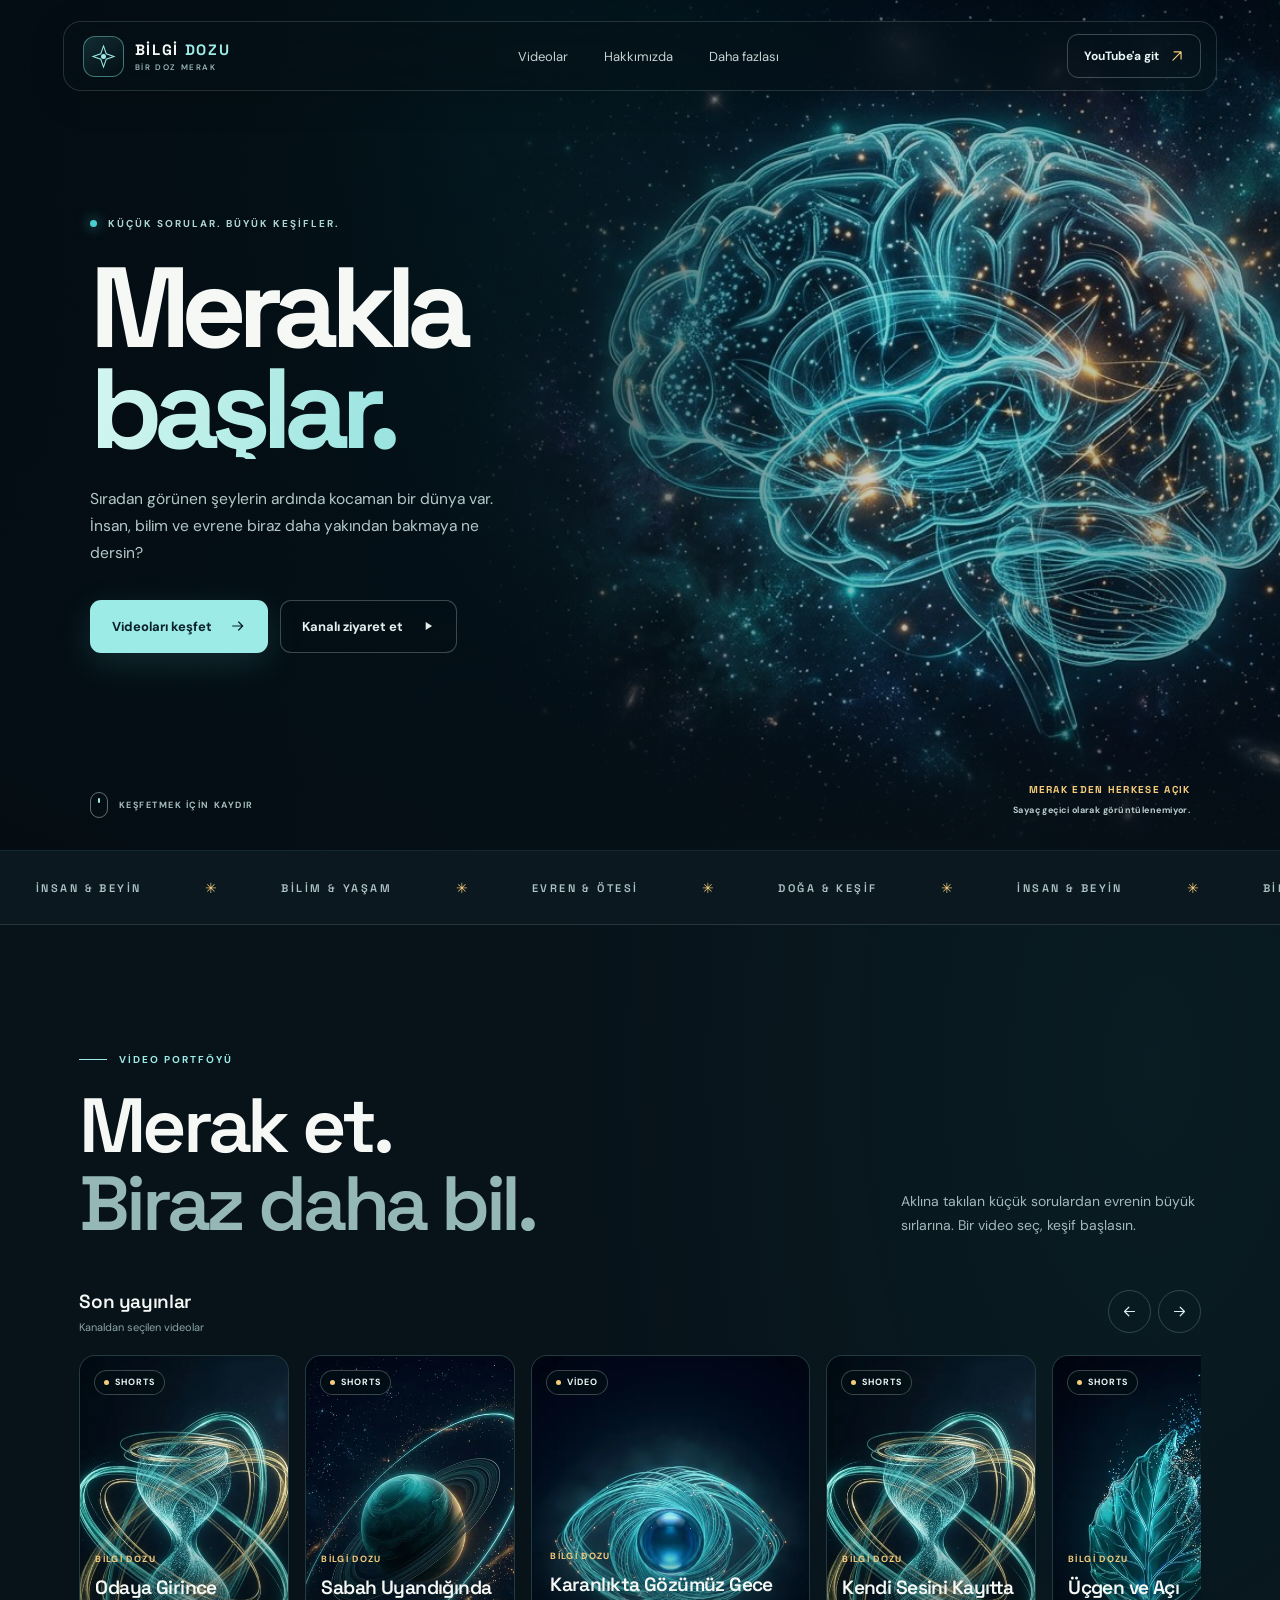
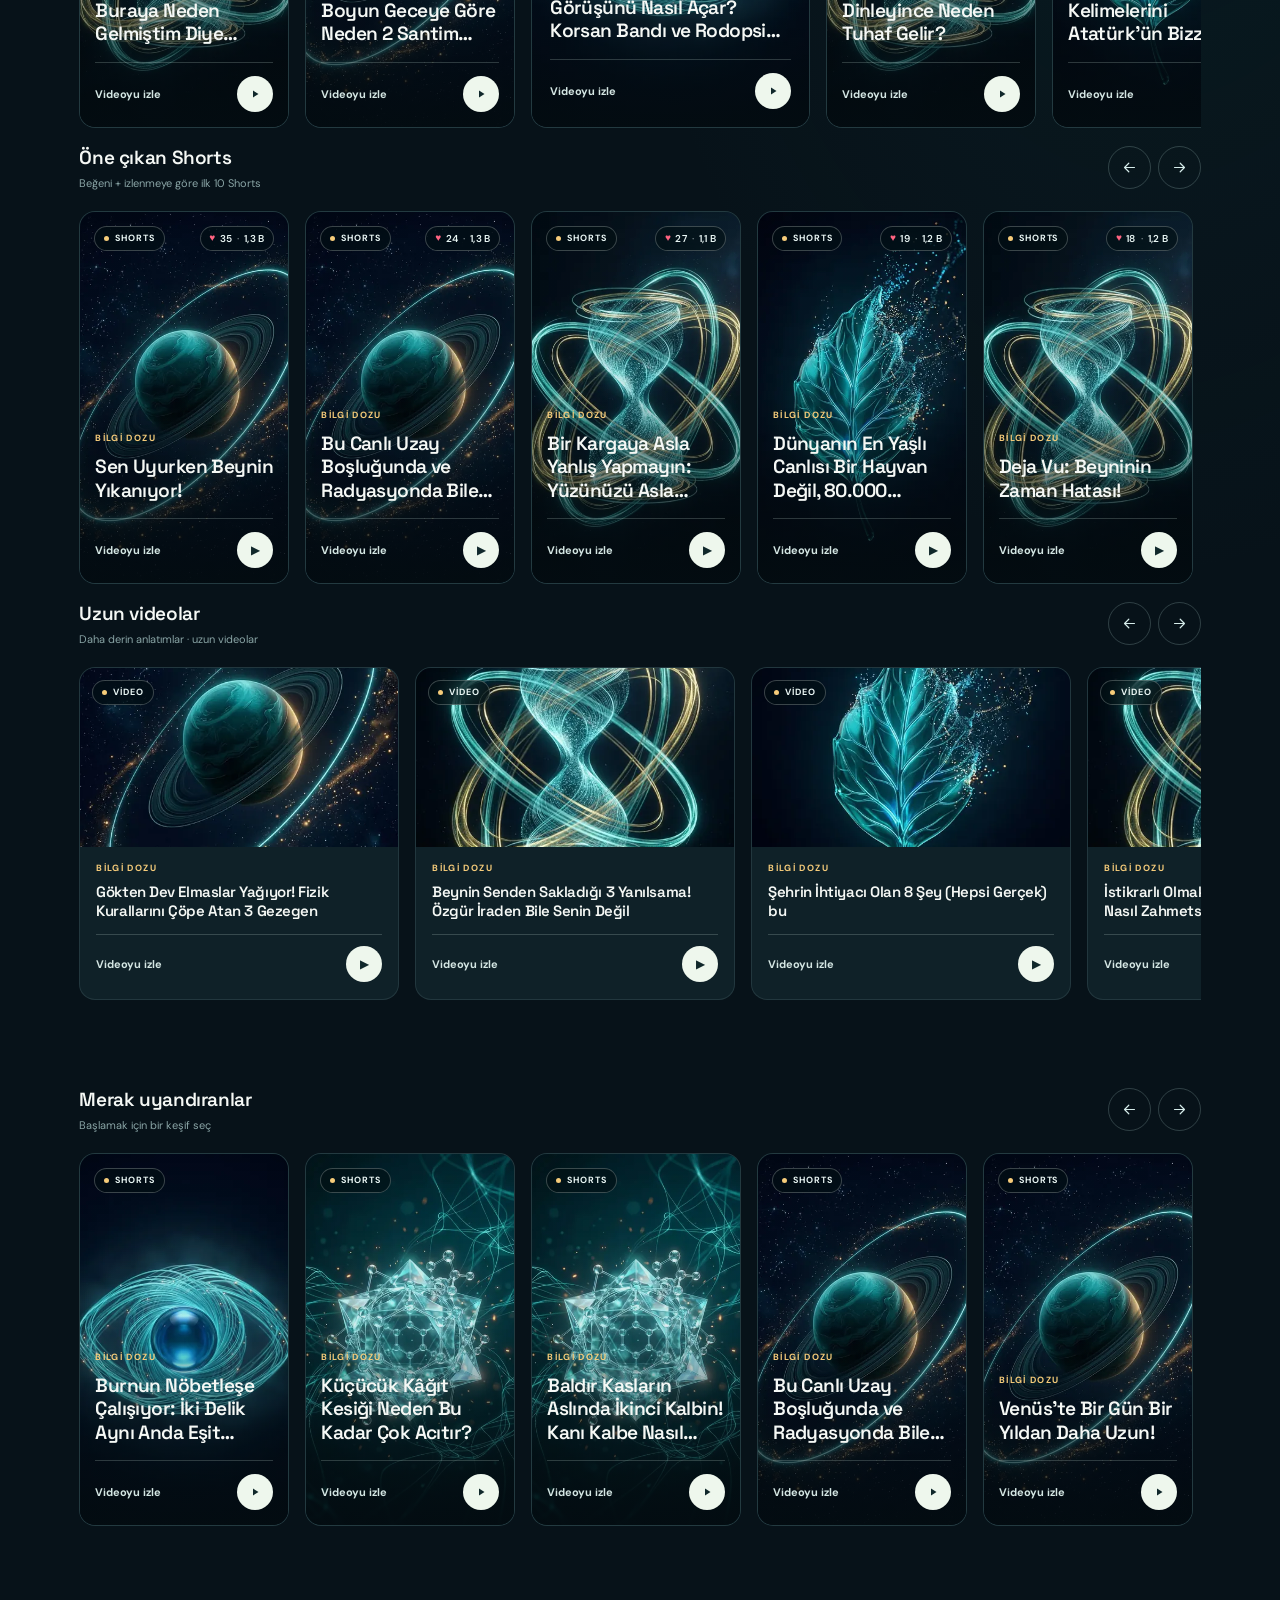
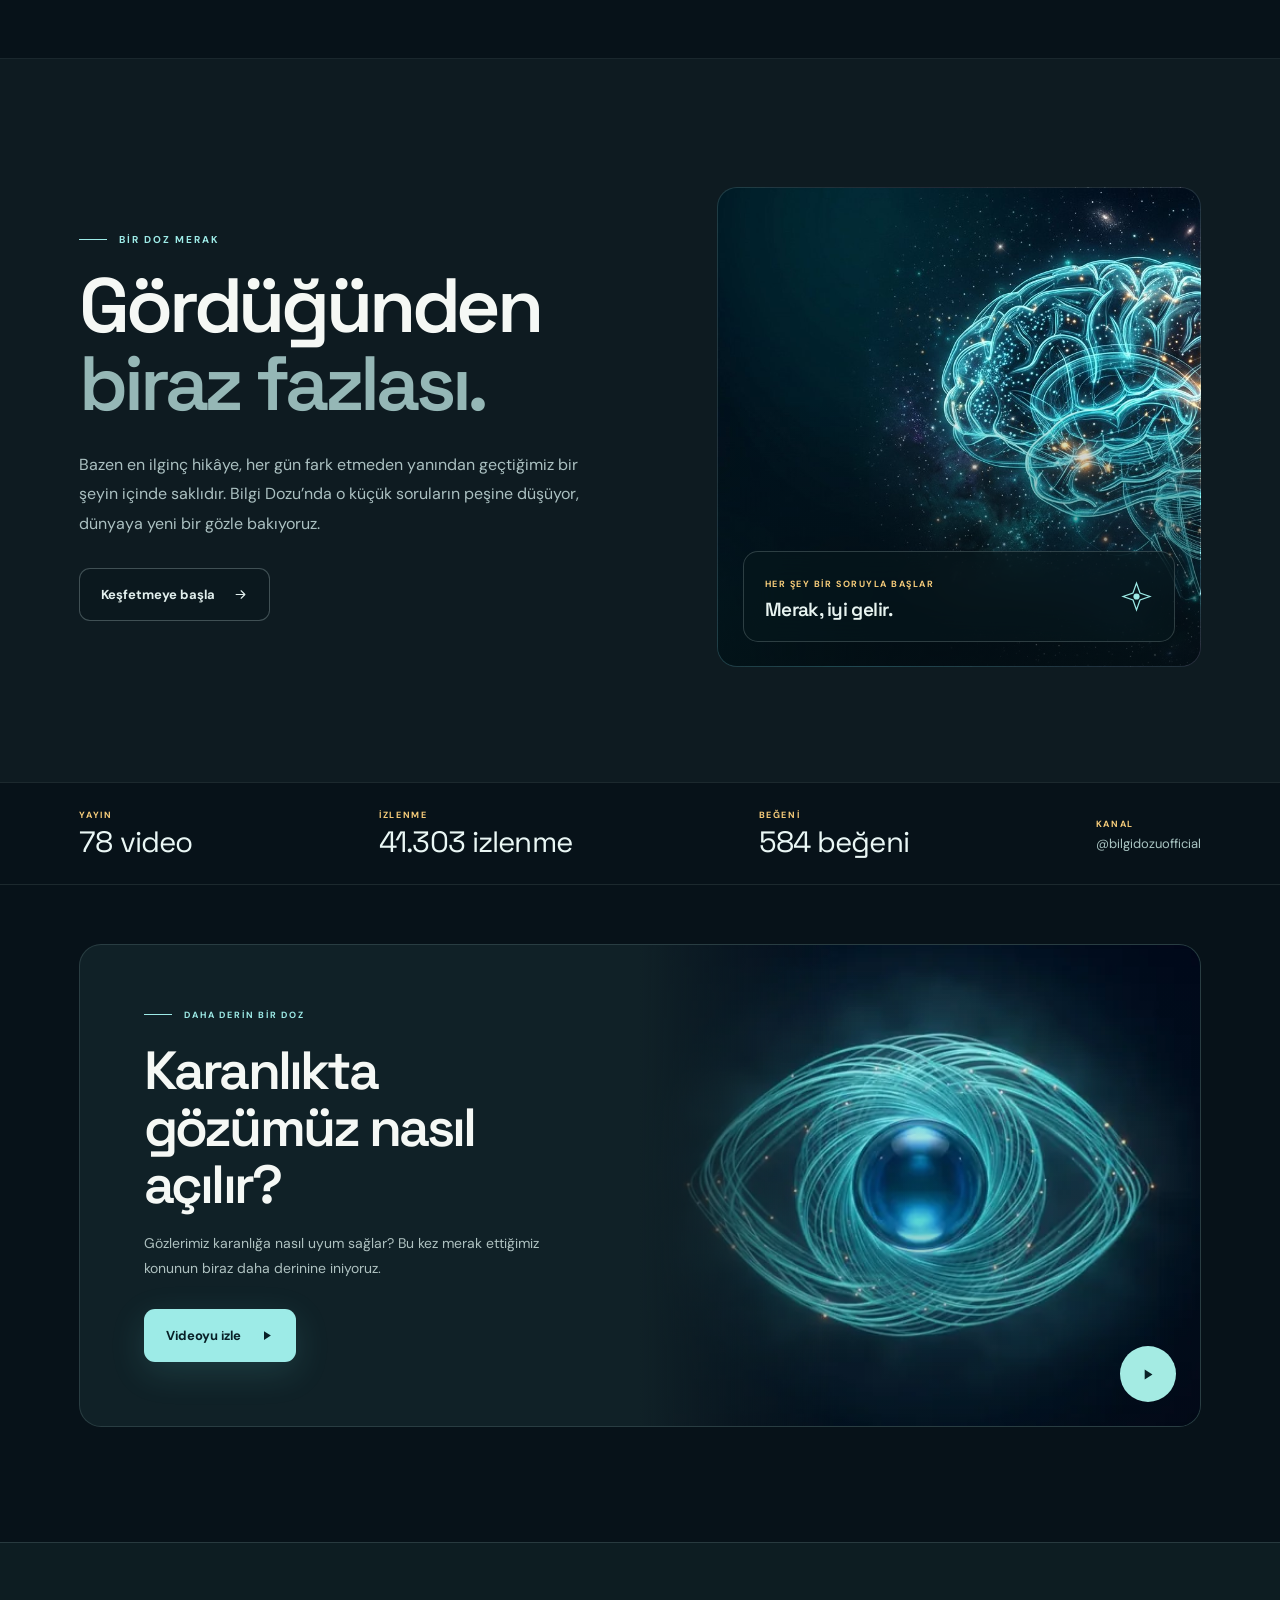
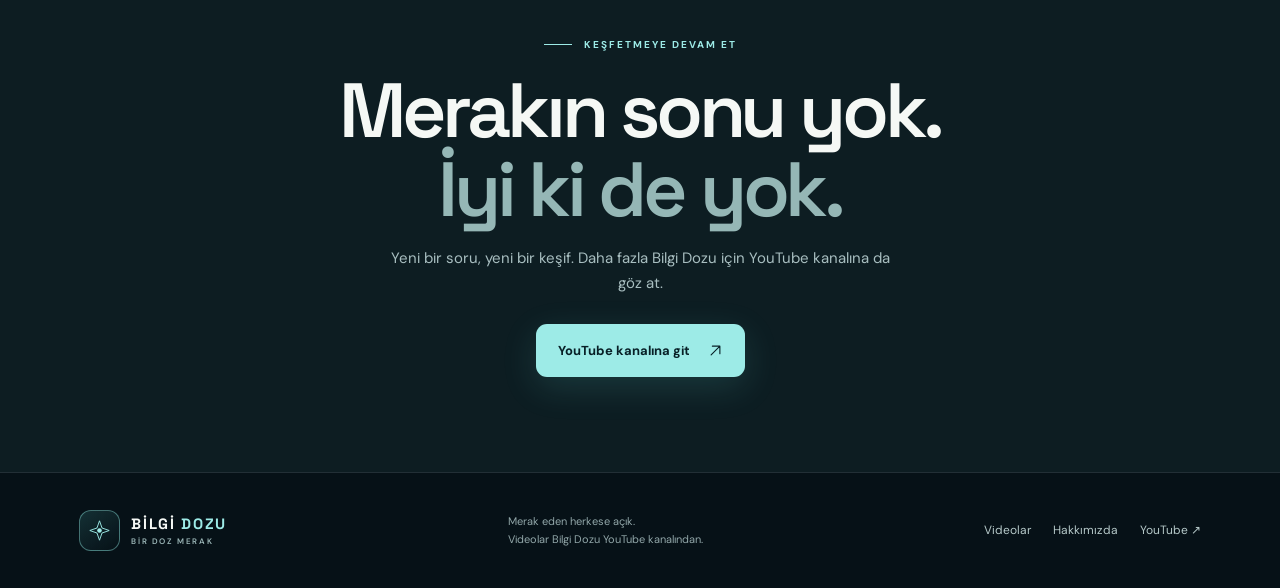
==== index.html @ 25a845b5 "feat(home): about-altindaki bosluk sikilastirildi + canli sayac seridi (yayin/izlenme/begeni/kanal)" ====
<!doctype html>
<html lang="tr">
<head>
  <meta charset="utf-8">
  <meta name="viewport" content="width=device-width, initial-scale=1, viewport-fit=cover">
  <meta name="theme-color" content="#07131a">
  <meta name="description" content="Bilgi Dozu: insan, bilim ve evren hakkında merak uyandıran videoları keşfet. Herkes için, girişsiz video portföyü.">
  <meta property="og:type" content="website">
  <meta property="og:title" content="Bilgi Dozu — Merakla başlar">
  <meta property="og:description" content="İnsan, bilim ve evren. Merak ettiğin her şeyden bir doz.">
  <meta name="referrer" content="strict-origin-when-cross-origin">
  <meta http-equiv="Content-Security-Policy" content="default-src 'self'; img-src 'self' data: https://i.ytimg.com https://img.youtube.com https://hits.sh; media-src 'self' data:; font-src 'self' data:; style-src 'self' 'unsafe-inline'; script-src 'self' 'unsafe-inline'; connect-src 'self' https://api.rss2json.com; frame-src https://www.youtube-nocookie.com https://www.youtube.com; object-src 'none'; base-uri 'none'; form-action 'none'">
  <link rel="icon" type="image/svg+xml" href="data:image/svg+xml,%3Csvg xmlns='http://www.w3.org/2000/svg' viewBox='0 0 64 64'%3E%3Crect width='64' height='64' rx='18' fill='%23051a20'/%3E%3Cpath d='M32 9l4.8 17.2L54 31l-17.2 4.8L32 53l-4.8-17.2L10 31l17.2-4.8z' fill='%238de7e5'/%3E%3C/svg%3E">
  <title>Bilgi Dozu — Merakla başlar</title>
  <style>
/* latin-ext */
@font-face {
  font-family: 'DM Sans';
  font-style: normal;
  font-weight: 400 700;
  font-display: swap;
  src: url([data-uri]) format('woff2');
  unicode-range: U+0100-02BA, U+02BD-02C5, U+02C7-02CC, U+02CE-02D7, U+02DD-02FF, U+0304, U+0308, U+0329, U+1D00-1DBF, U+1E00-1E9F, U+1EF2-1EFF, U+2020, U+20A0-20AB, U+20AD-20C4, U+2113, U+2C60-2C7F, U+A720-A7FF;
}
/* latin */
@font-face {
  font-family: 'DM Sans';
  font-style: normal;
  font-weight: 400 700;
  font-display: swap;
  src: url([data-uri]) format('woff2');
  unicode-range: U+0000-00FF, U+0131, U+0152-0153, U+02BB-02BC, U+02C6, U+02DA, U+02DC, U+0304, U+0308, U+0329, U+2000-206F, U+20AC, U+2122, U+2191, U+2193, U+2212, U+2215, U+FEFF, U+FFFD;
}
/* latin-ext */
@font-face {
  font-family: 'Space Grotesk';
  font-style: normal;
  font-weight: 400 700;
  font-display: swap;
  src: url([data-uri]) format('woff2');
  unicode-range: U+0100-02BA, U+02BD-02C5, U+02C7-02CC, U+02CE-02D7, U+02DD-02FF, U+0304, U+0308, U+0329, U+1D00-1DBF, U+1E00-1E9F, U+1EF2-1EFF, U+2020, U+20A0-20AB, U+20AD-20C4, U+2113, U+2C60-2C7F, U+A720-A7FF;
}
/* latin */
@font-face {
  font-family: 'Space Grotesk';
  font-style: normal;
  font-weight: 400 700;
  font-display: swap;
  src: url([data-uri]) format('woff2');
  unicode-range: U+0000-00FF, U+0131, U+0152-0153, U+02BB-02BC, U+02C6, U+02DA, U+02DC, U+0304, U+0308, U+0329, U+2000-206F, U+20AC, U+2122, U+2191, U+2193, U+2212, U+2215, U+FEFF, U+FFFD;
}
:root{color-scheme:dark;--ink:#061218;--deep:#050d13;--panel:#101d24;--muted:#9caeb3;--white:#f5f8f5;--line:rgba(196,223,224,.15);--aqua:#9debe7;--aqua2:#4bcfce;--gold:#f6cc7a;--display:'Space Grotesk',Arial,sans-serif;--body:'DM Sans',Arial,sans-serif;--art-cosmos:url('[data-uri]');--art-molecule:url('[data-uri]');--art-nature:url('[data-uri]');--art-eye:url('[data-uri]');--art-clock:url('[data-uri]')}
*,*::before,*::after{box-sizing:border-box}
html{scroll-behavior:smooth;background:var(--deep);scroll-padding-top:100px}
body{margin:0;color:var(--white);font-family:var(--body);background:#061017;overflow-x:hidden;-webkit-font-smoothing:antialiased}
button,a{-webkit-tap-highlight-color:transparent}
a{color:inherit;text-decoration:none}
button{font:inherit}
button:focus-visible,a:focus-visible{outline:3px solid var(--gold);outline-offset:5px}
svg{display:block}
.site-header{position:absolute;top:0;left:0;right:0;z-index:20;padding:21px clamp(18px,4.9vw,72px)}
.nav{max-width:1400px;margin:auto;min-height:70px;border:1px solid rgba(221,247,244,.15);border-radius:18px;background:rgba(6,18,23,.49);backdrop-filter:blur(20px);-webkit-backdrop-filter:blur(20px);display:flex;align-items:center;justify-content:space-between;gap:22px;padding:11px 15px 11px 19px;box-shadow:0 8px 38px rgba(0,0,0,.12)}
.brand{display:inline-flex;align-items:center;gap:11px;min-width:max-content}
.brand-mark{width:41px;height:41px;display:grid;place-items:center;border:1px solid rgba(144,231,225,.43);border-radius:12px;color:var(--aqua);background:linear-gradient(145deg,rgba(89,202,199,.17),rgba(5,15,20,.1))}
.brand-copy{display:flex;flex-direction:column;line-height:1}
.brand-title{font-family:var(--display);font-size:15px;font-weight:700;letter-spacing:.11em}
.brand-title i{font-style:normal;color:var(--aqua)}
.brand-subtitle{font-size:8px;letter-spacing:.2em;color:#9bb6b7;margin-top:6px;font-weight:600}
.nav-links{display:flex;align-items:center;gap:clamp(21px,2.8vw,40px);font-size:13px;color:#c7d1d1}
.nav-links a{transition:color .2s}
.nav-links a:hover{color:var(--aqua)}
.nav-cta{border:1px solid rgba(211,240,237,.26);border-radius:11px;padding:13px 16px;display:inline-flex;align-items:center;gap:11px;min-width:max-content;color:#ecf7f5;font-size:12px;font-weight:700;transition:background .2s,border-color .2s}
.nav-cta:hover{background:rgba(136,230,223,.11);border-color:rgba(136,230,223,.6)}
.nav-cta svg{color:var(--gold)}
.hero{position:relative;isolation:isolate;min-height:min(850px,100svh);min-height:min(850px,100vh);display:flex;align-items:center;overflow:hidden;background:#06131b}
.hero-art{position:absolute;inset:0;z-index:-3;background-image:url('[data-uri]');background-size:cover;background-position:center;transform:scale(1.015)}
.hero-shade{position:absolute;inset:0;z-index:-2;background:linear-gradient(90deg,rgba(4,13,19,.96) 0%,rgba(4,14,20,.93) 20%,rgba(5,17,23,.68) 42%,rgba(4,13,20,.17) 69%,rgba(4,12,18,.32) 100%),linear-gradient(0deg,#071219 0%,transparent 19%,transparent 82%,rgba(2,9,13,.22) 100%)}
.hero::after{content:'';position:absolute;inset:0;z-index:-1;pointer-events:none;background:radial-gradient(ellipse at 84% 42%,transparent 10%,rgba(4,14,20,.15) 56%,rgba(4,12,18,.30) 100%)}
.hero-wrap{width:min(1400px,100%);margin:auto;padding:145px clamp(23px,7vw,103px) 125px}
.eyebrow{display:flex;align-items:center;gap:11px;color:#aed5d1;font-size:10px;font-weight:700;letter-spacing:.2em;text-transform:uppercase}
.eyebrow .pulse{width:7px;height:7px;background:var(--aqua2);border-radius:50%;box-shadow:0 0 13px rgba(82,225,217,.8);flex:none}
.hero h1{font-family:var(--display);font-size:clamp(70px,8.9vw,133px);letter-spacing:-.077em;line-height:.88;font-weight:700;margin:28px 0 27px;max-width:850px}
.hero h1 span{display:block}
.hero h1 .highlight{background:linear-gradient(102deg,#d2f6ef 1%,#8fe0dd 44%,#f1cf85 92%);-webkit-background-clip:text;background-clip:text;-webkit-text-fill-color:transparent}
.hero-copy{color:#b4c8ca;max-width:443px;line-height:1.75;font-size:clamp(15px,1.22vw,17px);margin:0}
.hero-actions{display:flex;align-items:center;flex-wrap:wrap;gap:12px;margin-top:32px}
.button{min-height:53px;display:inline-flex;align-items:center;justify-content:center;gap:18px;padding:0 21px;border:1px solid transparent;border-radius:11px;font-size:13px;font-weight:700;transition:transform .2s,background .2s,border-color .2s}
.button:hover{transform:translateY(-3px)}
.button-primary{background:var(--aqua);color:#082027;box-shadow:0 10px 35px rgba(99,224,218,.15)}
.button-primary:hover{background:#c6f7ef}
.button-ghost{color:#e2efed;border-color:rgba(207,234,231,.27);background:rgba(5,16,21,.18)}
.button-ghost:hover{border-color:rgba(207,234,231,.7);background:rgba(255,255,255,.06)}
.hero-bottom{position:absolute;bottom:32px;left:clamp(23px,7vw,103px);right:clamp(23px,7vw,103px);display:flex;justify-content:space-between;align-items:end;color:#a5bbbc;font-size:9px;letter-spacing:.17em;text-transform:uppercase;font-weight:700}
.scroll-cue{display:flex;align-items:center;gap:11px}
.mouse{width:18px;height:26px;border:1px solid rgba(201,231,225,.45);border-radius:10px;position:relative}
.mouse::before{content:'';position:absolute;top:5px;left:7px;width:2px;height:5px;background:var(--aqua);border-radius:2px;animation:nudge 1.5s ease infinite}
.hero-side-note{text-align:right;line-height:1.7;color:#9bb6b7;display:flex;align-items:flex-end;flex-direction:column;gap:5px}
.hero-side-note strong{display:block;color:var(--gold);font-family:var(--display);font-size:10px;letter-spacing:.13em}
.counter-badge{display:block;height:28px;max-width:165px;object-fit:contain;border-radius:5px}
.counter-fallback{font-size:9px;letter-spacing:.05em;color:#b8cbcb;text-transform:none}.counter-badge[hidden],.counter-fallback[hidden]{display:none}
@keyframes nudge{0%,100%{transform:translateY(0);opacity:.8}50%{transform:translateY(5px);opacity:.3}}
.ticker{border-top:1px solid rgba(157,235,231,.08);border-bottom:1px solid var(--line);overflow:hidden;background:#0b1820}
.ticker-track{min-height:73px;display:flex;align-items:center;gap:clamp(31px,5vw,80px);width:max-content;padding-inline:36px;animation:marquee 38s linear infinite}
.ticker-track span{font-family:var(--display);color:#aec4c4;font-weight:600;font-size:11px;letter-spacing:.22em;white-space:nowrap}
.ticker-track i{color:var(--gold);font-size:14px;font-style:normal}
@keyframes marquee{to{transform:translateX(-50%)}}
.container{width:min(1360px,100%);margin:auto;padding-inline:clamp(22px,6.2vw,90px)}
.section{padding-top:clamp(90px,10vw,145px);padding-bottom:clamp(80px,9vw,132px)}
.video-section{position:relative;background:radial-gradient(ellipse at 90% 6%,rgba(21,81,84,.17),transparent 36%),#071219}
.section-top{display:flex;justify-content:space-between;align-items:end;gap:32px;margin-bottom:46px}
.kicker{display:flex;align-items:center;gap:12px;color:var(--aqua);font-size:10px;letter-spacing:.2em;font-weight:700;text-transform:uppercase}
.kicker::before{content:'';width:28px;height:1px;background:var(--aqua)}
h2{font-family:var(--display);letter-spacing:-.055em;font-size:clamp(45px,6vw,82px);line-height:1.02;margin:20px 0 0;font-weight:600}
h2 .soft{color:#95b7b6}
.section-description{max-width:300px;color:#a3b8bb;line-height:1.75;font-size:14px;margin:0 0 5px}
.row-head{display:flex;align-items:center;justify-content:space-between;gap:20px;margin:0 0 19px}
.row-title{font-family:var(--display);font-size:19px;font-weight:600;margin:0;letter-spacing:-.02em}
.row-note{font-size:11px;color:#89a4a5;margin-top:6px}
.row-controls{display:flex;gap:7px}
.arrow{width:43px;height:43px;display:grid;place-items:center;color:#d6edeb;border:1px solid rgba(193,229,223,.22);border-radius:50%;background:transparent;cursor:pointer;transition:background .2s,border .2s}
.arrow:hover{background:rgba(157,235,231,.1);border-color:var(--aqua)}
.video-card.has-thumb .card-art{filter:saturate(1.05)}
.video-card.has-thumb .card-bottom h3{font-size:13.5px;line-height:1.3;display:-webkit-box;-webkit-line-clamp:2;-webkit-box-orient:vertical;overflow:hidden}
.video-card.has-thumb::after{background:linear-gradient(180deg,rgba(3,14,19,0) 35%,rgba(4,14,19,.55) 62%,rgba(3,12,17,.97) 100%)}
.video-card[data-kind="long"]{flex-basis:clamp(218px,21.8vw,286px);aspect-ratio:4/5.25}
.rail{display:flex;gap:16px;overflow-x:auto;overflow-y:hidden;padding:2px 0 17px;scroll-snap-type:x mandatory;scrollbar-width:thin;scrollbar-color:#2a5557 #0d1a20;overscroll-behavior-x:contain}
.rail::-webkit-scrollbar{height:4px}.rail::-webkit-scrollbar-track{background:#0d1a20}.rail::-webkit-scrollbar-thumb{background:#2a5557;border-radius:4px}
.video-card{position:relative;display:block;flex:0 0 clamp(178px,16.4vw,214px);aspect-ratio:9/16;overflow:hidden;border-radius:16px;background:#10242b;scroll-snap-align:start;border:1px solid rgba(194,233,230,.11);isolation:isolate}
.card-art{position:absolute;inset:0;background-size:cover;background-position:center;transition:transform .65s cubic-bezier(.2,.7,.2,1);z-index:-2}
.art-cosmos{background-image:var(--art-cosmos)}.art-molecule{background-image:var(--art-molecule)}.art-nature{background-image:var(--art-nature)}.art-eye{background-image:var(--art-eye)}.art-clock{background-image:var(--art-clock)}
.video-card::after{content:'';position:absolute;inset:0;z-index:-1;background:linear-gradient(180deg,rgba(3,14,19,.06) 20%,rgba(4,14,19,.08) 47%,rgba(3,12,17,.96) 100%)}
.video-card:hover .card-art{transform:scale(1.065)}
.card-top{position:absolute;top:14px;left:14px;right:14px;display:flex;align-items:center;gap:6px}
.pill{display:inline-flex;align-items:center;min-height:25px;padding:0 9px;border:1px solid rgba(244,255,250,.23);border-radius:100px;background:rgba(3,16,19,.59);backdrop-filter:blur(10px);color:#eaf7f5;font-size:9px;letter-spacing:.1em;font-weight:700}
.pill i{width:5px;height:5px;border-radius:50%;background:var(--gold);margin-right:6px}
.pill-stat{gap:0;letter-spacing:.02em;font-weight:600;font-size:10px;white-space:nowrap}
.pill-stat .heart{color:#ff6482;margin-right:4px;font-size:10px;line-height:1}
.pill-stat .sep{opacity:.5;margin:0 5px}
.card-bottom{position:absolute;left:15px;right:15px;bottom:15px}
.video-card[data-kind="long"] .card-bottom{left:18px;right:18px;bottom:18px}
.video-card[data-kind="long"].has-thumb .card-bottom h3{font-size:14.5px}
.video-card.land{display:flex;flex-direction:column;aspect-ratio:auto;flex:0 0 clamp(300px,25vw,376px);background:#0f2128}
.video-card.land .card-art{position:relative;inset:auto;width:100%;aspect-ratio:16/9;flex:0 0 auto;z-index:0}
.video-card.land::after{display:none}
.video-card.land .card-top{top:12px;left:12px;right:12px;z-index:2}
.video-card.land .card-bottom{position:relative;left:auto;right:auto;bottom:auto;z-index:1;padding:15px 16px 17px;display:flex;flex-direction:column;flex:1 1 auto}
.video-card.land .card-watch{margin-top:auto}
.video-card.land .card-bottom h3{font-size:15px;line-height:1.3;margin:8px 0 13px;-webkit-line-clamp:2}
.video-card.land .card-footer-line{margin-bottom:11px}
.statbar{position:relative;background:#071219}
.statbar-inner{display:flex;align-items:center;justify-content:space-between;gap:clamp(18px,4vw,54px);padding-block:26px;border-top:1px solid rgba(215,238,231,.1);border-bottom:1px solid rgba(215,238,231,.1)}
.stat{display:flex;flex-direction:column;gap:7px;min-width:0}
.stat .k{font-size:9px;letter-spacing:.18em;font-weight:700;color:var(--gold)}
.stat .v{font-family:var(--display);font-size:clamp(21px,2.3vw,30px);line-height:1;letter-spacing:-.03em;color:#eaf7f5}
.stat .v.small{font-family:inherit;font-size:13px;letter-spacing:0;color:#a9c4c2}
.long-section{padding-top:clamp(48px,4.6vw,68px)}
.card-index{color:var(--gold);font-size:9px;font-weight:700;letter-spacing:.15em;text-transform:uppercase}
.card-bottom h3{font-family:var(--display);font-size:clamp(16px,1.5vw,20px);line-height:1.22;letter-spacing:-.03em;font-weight:600;margin:9px 0 16px;display:-webkit-box;-webkit-line-clamp:3;-webkit-box-orient:vertical;overflow:hidden}
.card-watch{display:flex;align-items:center;justify-content:space-between;color:#d4e6e3;font-size:11px;font-weight:700}
.card-play{width:36px;height:36px;border-radius:50%;display:grid;place-items:center;background:#eef7ed;color:#10282b;transition:background .2s,transform .2s}
.video-card:hover .card-play{background:var(--aqua);transform:scale(1.08)}
.card-footer-line{height:1px;background:rgba(215,238,231,.2);margin-bottom:13px}
.select-head{margin-top:70px}
.about{position:relative;overflow:hidden;background:#0e1b21;border-top:1px solid rgba(215,238,231,.06)}
.about-grid{display:grid;grid-template-columns:1.05fr .95fr;align-items:center;gap:clamp(45px,8vw,120px)}
.about-copy h2{max-width:700px}
.about-copy p{font-size:16px;line-height:1.85;color:#abc0c1;max-width:530px;margin:27px 0 0}
.about-copy .button{margin-top:30px}
.about-art{position:relative;min-height:480px;border-radius:20px;overflow:hidden;border:1px solid rgba(193,230,225,.16);background:#07171c url('[data-uri]') center / cover}
.about-art::after{content:'';position:absolute;inset:0;background:linear-gradient(0deg,rgba(3,16,20,.8),transparent 56%)}
.about-card{position:absolute;z-index:2;left:25px;right:25px;bottom:24px;padding:19px 21px;border:1px solid rgba(220,245,238,.19);border-radius:15px;backdrop-filter:blur(18px);background:rgba(8,25,30,.59);display:flex;justify-content:space-between;gap:20px;align-items:center}
.about-card p{font-family:var(--display);font-size:19px;letter-spacing:-.03em;font-weight:600;margin:5px 0 0;color:#e8f4f1}
.about-card small{font-size:9px;letter-spacing:.17em;color:var(--gold);font-weight:700}
.about-card svg{color:var(--aqua)}
.long-section{background:#071219}
.long-card{display:grid;grid-template-columns:1fr 1fr;min-height:420px;border:1px solid rgba(193,230,225,.14);border-radius:22px;overflow:hidden;background:#102127}
.long-copy{display:flex;align-items:flex-start;flex-direction:column;justify-content:center;padding:clamp(30px,5vw,75px)}
.long-copy .kicker{font-size:9px}
.long-copy h3{font-family:var(--display);font-size:clamp(33px,4.2vw,58px);line-height:1.06;letter-spacing:-.055em;font-weight:600;margin:21px 0 18px;max-width:480px}
.long-copy p{font-size:14px;line-height:1.8;color:#aec1c0;max-width:420px;margin:0 0 28px}
.long-image{position:relative;min-height:320px;overflow:hidden;background:#16333a}
.long-image img{width:100%;height:100%;position:absolute;inset:0;object-fit:cover;transition:transform .65s}
.long-image::after{content:'';position:absolute;inset:0;background:linear-gradient(90deg,#102127,transparent 35%),linear-gradient(0deg,rgba(3,14,19,.3),transparent)}
.long-image:hover img{transform:scale(1.04)}
.long-overlay{position:absolute;z-index:1;right:24px;bottom:24px;width:56px;height:56px;display:grid;place-items:center;background:#a4ebe3;color:#092026;border-radius:50%}
.join{background:#0d1d22;border-top:1px solid var(--line);text-align:center;padding:95px 20px}
.join .kicker{justify-content:center}
.join h2{margin:20px auto 18px;max-width:850px}
.join p{color:#a8bec0;line-height:1.7;font-size:15px;margin:0 auto 27px;max-width:500px}
footer{background:#061117;border-top:1px solid var(--line);padding:37px 0}
.footer-inner{display:flex;align-items:center;justify-content:space-between;gap:20px}
.footer-note{font-size:11px;color:#91a6a8;line-height:1.7}
.footer-links{display:flex;align-items:center;gap:22px;font-size:12px;color:#b5c8c8}
.footer-links a:hover{color:var(--aqua)}
.status{display:flex;gap:8px;align-items:center;color:#a4bcbb;font-size:11px}
.status i{width:6px;height:6px;border-radius:50%;background:var(--aqua2)}
dialog{padding:0;max-width:none;max-height:calc(100svh - 24px);width:min(900px,calc(100% - 28px));border:1px solid rgba(194,233,230,.2);border-radius:18px;color:#f4f8f6;background:#0a1a20;box-shadow:0 30px 100px #000;overflow:auto}
dialog::backdrop{background:rgba(0,8,12,.83);backdrop-filter:blur(10px)}
.dialog-head{display:flex;align-items:center;justify-content:space-between;gap:16px;padding:18px 18px 15px 22px}
.dialog-head h2{font-size:15px;line-height:1.4;letter-spacing:-.01em;margin:0;font-family:var(--body);font-weight:700}
.dialog-close{flex:none;width:38px;height:38px;display:grid;place-items:center;border:1px solid rgba(221,242,237,.2);color:white;border-radius:50%;background:rgba(255,255,255,.04);cursor:pointer}
.player-wrap{display:flex;align-items:center;justify-content:center;background:#010708;padding:0 8px}
.player-screen{position:relative;width:100%;aspect-ratio:16/9;max-height:calc(100svh - 160px)}
.player-screen.is-short{width:min(100%,390px,calc((100svh - 160px)*.5625));aspect-ratio:9/16}
.player-screen iframe{position:absolute;inset:0;width:100%;height:100%;border:0}
.dialog-foot{padding:14px 20px 18px;display:flex;align-items:center;justify-content:space-between;gap:14px;color:#a7bec0;font-size:11px}
.dialog-foot a{color:var(--aqua);font-weight:700;text-decoration:underline;text-underline-offset:3px}
@media(max-width:900px){.hero{min-height:790px}.hero-wrap{padding-left:clamp(25px,5vw,55px)}.hero-bottom{left:clamp(25px,5vw,55px);right:clamp(25px,5vw,55px)}.hero h1{font-size:clamp(70px,10vw,105px)}.hero-shade{background:linear-gradient(90deg,rgba(4,13,19,.95) 0%,rgba(4,14,20,.84) 33%,rgba(4,13,20,.35) 80%),linear-gradient(0deg,#071219 0%,transparent 20%)}.nav-links{gap:17px}.about-grid{gap:40px}.about-art{min-height:410px}}
@media(max-width:680px){.site-header{padding:13px 14px}.nav{min-height:62px;padding:9px 10px 9px 13px;border-radius:15px}.brand-mark{width:38px;height:38px}.brand-title{font-size:13px}.brand-subtitle{font-size:7px}.nav-links{display:none}.nav-cta{padding:11px 12px;font-size:11px;gap:7px}.hero{min-height:710px;min-height:max(690px,100svh);align-items:flex-end}.hero-art{background-position:65% 26%;background-size:auto 100%}.hero-shade{background:linear-gradient(0deg,#061219 0%,rgba(4,14,20,.94) 25%,rgba(4,14,20,.55) 60%,rgba(4,14,20,.21) 100%),linear-gradient(90deg,rgba(4,14,20,.65),transparent)}.hero-wrap{padding:180px 22px 125px}.hero h1{font-size:clamp(65px,15vw,98px);margin:21px 0 20px}.hero-copy{font-size:14px;max-width:380px;line-height:1.65}.hero-actions{margin-top:25px;gap:9px}.button{min-height:50px;font-size:12px;padding-inline:15px;gap:10px}.hero-bottom{bottom:27px;left:22px;right:22px}.hero-side-note{font-size:8px}.hero-side-note strong{font-size:10px}.ticker-track{min-height:60px;gap:33px}.ticker-track span{font-size:10px}.section{padding-top:82px;padding-bottom:85px}.section-top{display:block;margin-bottom:35px}.section-description{margin-top:20px;max-width:400px}.video-card{flex-basis:63vw;max-width:236px}.video-card[data-kind="long"]{flex-basis:75vw;max-width:280px}.video-card.land{flex-basis:80vw;max-width:340px}.statbar-inner{display:grid;grid-template-columns:1fr 1fr;gap:18px 20px;padding-block:22px}.stat .v{font-size:19px}.row-controls{gap:5px}.arrow{width:39px;height:39px}.about-grid{grid-template-columns:1fr}.about-art{min-height:360px}.about-copy p{font-size:15px}.long-card{grid-template-columns:1fr}.long-copy{order:2}.long-image{order:1;min-height:250px}.long-image::after{background:linear-gradient(0deg,#102127,transparent 55%)}.join{padding:80px 23px}.footer-inner{align-items:flex-start;flex-direction:column}.footer-links{gap:18px}.dialog-head{padding:14px 14px 12px 17px}.dialog-foot{align-items:flex-start;flex-direction:column}.player-screen.is-short{width:min(100%,350px,calc((100svh - 175px)*.5625));max-height:none}}
@media(max-width:380px){.nav-cta{font-size:0;gap:0}.nav-cta svg{width:17px;height:17px}.hero h1{font-size:61px}.scroll-cue>span:last-child{display:none}.hero-copy{max-width:320px}}
@media(prefers-reduced-motion:reduce){*,*::before,*::after{scroll-behavior:auto!important;animation-duration:.01ms!important;animation-iteration-count:1!important;transition-duration:.01ms!important}}
  </style>
</head>
<body id="baslangic">
  <header class="site-header">
    <div class="nav">
      <a class="brand" href="#baslangic" aria-label="Bilgi Dozu ana sayfa">
        <span class="brand-mark" aria-hidden="true"><svg width="25" height="25" viewBox="0 0 32 32" fill="none"><path d="M16 2.5l3.5 10L29.5 16l-10 3.5-3.5 10-3.5-10-10-3.5 10-3.5L16 2.5Z" stroke="currentColor" stroke-width="1.3"/><circle cx="16" cy="16" r="3.2" fill="currentColor"/></svg></span>
        <span class="brand-copy"><span class="brand-title">BİLGİ <i>DOZU</i></span><span class="brand-subtitle">BİR DOZ MERAK</span></span>
      </a>
      <nav class="nav-links" aria-label="Ana menü"><a href="#videolar">Videolar</a><a href="#hikaye">Hakkımızda</a><a href="#derinlemesine">Daha fazlası</a></nav>
      <a class="nav-cta" href="https://www.youtube.com/@bilgidozuofficial" target="_blank" rel="noopener noreferrer">YouTube'a git <svg width="14" height="14" viewBox="0 0 24 24" fill="none" aria-hidden="true"><path d="M5 19 19 5M7 5h12v12" stroke="currentColor" stroke-width="2" stroke-linecap="round" stroke-linejoin="round"/></svg></a>
    </div>
  </header>

  <main>
    <section class="hero" aria-labelledby="hero-title">
      <div class="hero-art" aria-hidden="true"></div><div class="hero-shade" aria-hidden="true"></div>
      <div class="hero-wrap">
        <div class="eyebrow"><span class="pulse"></span> KÜÇÜK SORULAR. BÜYÜK KEŞİFLER.</div>
        <h1 id="hero-title"><span>Merakla</span><span class="highlight">başlar.</span></h1>
        <p class="hero-copy">Sıradan görünen şeylerin ardında kocaman bir dünya var. İnsan, bilim ve evrene biraz daha yakından bakmaya ne dersin?</p>
        <div class="hero-actions">
          <a class="button button-primary" href="#videolar">Videoları keşfet <svg width="16" height="16" viewBox="0 0 24 24" fill="none" aria-hidden="true"><path d="M4 12h15m-6-6 6 6-6 6" stroke="currentColor" stroke-width="1.8" stroke-linecap="round" stroke-linejoin="round"/></svg></a>
          <a class="button button-ghost" href="https://www.youtube.com/@bilgidozuofficial" target="_blank" rel="noopener noreferrer">Kanalı ziyaret et <svg width="14" height="14" viewBox="0 0 24 24" fill="none" aria-hidden="true"><path d="m8 5 11 7-11 7V5Z" fill="currentColor"/></svg></a>
        </div>
      </div>
      <div class="hero-bottom"><div class="scroll-cue"><span class="mouse" aria-hidden="true"></span><span>KEŞFETMEK İÇİN KAYDIR</span></div><div class="hero-side-note"><strong>MERAK EDEN HERKESE AÇIK</strong><img class="counter-badge" id="site-counter" src="https://hits.sh/benngokhan.github.io/site-20261031.svg?style=for-the-badge&amp;label=G%C3%96R%C3%9CNT%C3%9CLENME&amp;color=75ded7&amp;labelColor=10272b" alt="Site görüntülenme sayacı" title="Sayfa görüntülenmeleri; yenilemeler de sayılabilir." referrerpolicy="no-referrer"><span class="counter-fallback" id="counter-fallback" hidden>Sayaç geçici olarak görüntülenemiyor.</span></div></div>
    </section>

    <div class="ticker" aria-hidden="true"><div class="ticker-track"><span>İNSAN &amp; BEYİN</span><i>✳</i><span>BİLİM &amp; YAŞAM</span><i>✳</i><span>EVREN &amp; ÖTESİ</span><i>✳</i><span>DOĞA &amp; KEŞİF</span><i>✳</i><span>İNSAN &amp; BEYİN</span><i>✳</i><span>BİLİM &amp; YAŞAM</span><i>✳</i><span>EVREN &amp; ÖTESİ</span><i>✳</i><span>DOĞA &amp; KEŞİF</span><i>✳</i></div></div>

    <section class="section video-section" id="videolar" aria-labelledby="videos-title">
      <div class="container">
        <div class="section-top"><div><div class="kicker">VİDEO PORTFÖYÜ</div><h2 id="videos-title">Merak et.<br><span class="soft">Biraz daha bil.</span></h2></div><p class="section-description">Aklına takılan küçük sorulardan evrenin büyük sırlarına. Bir video seç, keşif başlasın.</p></div>
        <div class="row-head"><div><h3 class="row-title">Son yayınlar</h3><div class="row-note" id="feed-status" aria-live="polite">Kanaldan seçilen videolar</div></div><div class="row-controls"><button class="arrow" type="button" data-rail="recent-rail" data-direction="-1" aria-label="Son yayınlarda geriye kaydır"><svg width="17" height="17" viewBox="0 0 24 24" fill="none" aria-hidden="true"><path d="M19 12H5m6-6-6 6 6 6" stroke="currentColor" stroke-width="1.7" stroke-linecap="round" stroke-linejoin="round"/></svg></button><button class="arrow" type="button" data-rail="recent-rail" data-direction="1" aria-label="Son yayınlarda ileriye kaydır"><svg width="17" height="17" viewBox="0 0 24 24" fill="none" aria-hidden="true"><path d="M5 12h14m-6-6 6 6-6 6" stroke="currentColor" stroke-width="1.7" stroke-linecap="round" stroke-linejoin="round"/></svg></button></div></div>
        <div class="rail" id="recent-rail" aria-label="Son yayınlar">
          <a class="video-card" href="https://www.youtube.com/watch?v=8UCQK5YKWxM" data-watch="8UCQK5YKWxM" data-kind="short" data-title="Odaya Girince Buraya Neden Gelmiştim Diye Unutmanın Bilimsel Sırrı!" target="_blank" rel="noopener noreferrer" aria-label="Odaya Girince Buraya Neden Gelmiştim Diye Unutmanın Bilimsel Sırrı! videosunu izle">
            <span class="card-art art-clock" aria-hidden="true"></span><span class="card-top"><span class="pill"><i aria-hidden="true"></i>SHORTS</span></span>
            <span class="card-bottom"><span class="card-index">BİLGİ DOZU</span><h3>Odaya Girince Buraya Neden Gelmiştim Diye Unutmanın Bilimsel Sırrı!</h3><div class="card-footer-line"></div><span class="card-watch"><span>Videoyu izle</span><span class="card-play" aria-hidden="true"><svg width="12" height="12" viewBox="0 0 24 24" fill="none"><path d="m8 5 11 7-11 7V5Z" fill="currentColor"/></svg></span></span></span>
          </a>
          <a class="video-card" href="https://www.youtube.com/watch?v=GA6Etnh6OEs" data-watch="GA6Etnh6OEs" data-kind="short" data-title="Sabah Uyandığında Boyun Geceye Göre Neden 2 Santim Daha Uzun Çıkar?" target="_blank" rel="noopener noreferrer" aria-label="Sabah Uyandığında Boyun Geceye Göre Neden 2 Santim Daha Uzun Çıkar? videosunu izle">
            <span class="card-art art-cosmos" aria-hidden="true"></span><span class="card-top"><span class="pill"><i aria-hidden="true"></i>SHORTS</span></span>
            <span class="card-bottom"><span class="card-index">BİLGİ DOZU</span><h3>Sabah Uyandığında Boyun Geceye Göre Neden 2 Santim Daha Uzun Çıkar?</h3><div class="card-footer-line"></div><span class="card-watch"><span>Videoyu izle</span><span class="card-play" aria-hidden="true"><svg width="12" height="12" viewBox="0 0 24 24" fill="none"><path d="m8 5 11 7-11 7V5Z" fill="currentColor"/></svg></span></span></span>
          </a>
          <a class="video-card" href="https://www.youtube.com/watch?v=QhqHWaVWLJY" data-watch="QhqHWaVWLJY" data-kind="long" data-title="Karanlıkta Gözümüz Gece Görüşünü Nasıl Açar? Korsan Bandı ve Rodopsin Sırrı" target="_blank" rel="noopener noreferrer" aria-label="Karanlıkta Gözümüz Gece Görüşünü Nasıl Açar? Korsan Bandı ve Rodopsin Sırrı videosunu izle">
            <span class="card-art art-eye" aria-hidden="true"></span><span class="card-top"><span class="pill"><i aria-hidden="true"></i>VİDEO</span></span>
            <span class="card-bottom"><span class="card-index">BİLGİ DOZU</span><h3>Karanlıkta Gözümüz Gece Görüşünü Nasıl Açar? Korsan Bandı ve Rodopsin Sırrı</h3><div class="card-footer-line"></div><span class="card-watch"><span>Videoyu izle</span><span class="card-play" aria-hidden="true"><svg width="12" height="12" viewBox="0 0 24 24" fill="none"><path d="m8 5 11 7-11 7V5Z" fill="currentColor"/></svg></span></span></span>
          </a>
          <a class="video-card" href="https://www.youtube.com/watch?v=aat1STZfbps" data-watch="aat1STZfbps" data-kind="short" data-title="Kendi Sesini Kayıtta Dinleyince Neden Tuhaf Gelir?" target="_blank" rel="noopener noreferrer" aria-label="Kendi Sesini Kayıtta Dinleyince Neden Tuhaf Gelir? videosunu izle">
            <span class="card-art art-clock" aria-hidden="true"></span><span class="card-top"><span class="pill"><i aria-hidden="true"></i>SHORTS</span></span>
            <span class="card-bottom"><span class="card-index">BİLGİ DOZU</span><h3>Kendi Sesini Kayıtta Dinleyince Neden Tuhaf Gelir?</h3><div class="card-footer-line"></div><span class="card-watch"><span>Videoyu izle</span><span class="card-play" aria-hidden="true"><svg width="12" height="12" viewBox="0 0 24 24" fill="none"><path d="m8 5 11 7-11 7V5Z" fill="currentColor"/></svg></span></span></span>
          </a>
          <a class="video-card" href="https://www.youtube.com/watch?v=t2lphcITKXs" data-watch="t2lphcITKXs" data-kind="short" data-title="Üçgen ve Açı Kelimelerini Atatürk&#x27;ün Bizzat Türettiğini Biliyor muydun? 🇹🇷" target="_blank" rel="noopener noreferrer" aria-label="Üçgen ve Açı Kelimelerini Atatürk&#x27;ün Bizzat Türettiğini Biliyor muydun? 🇹🇷 videosunu izle">
            <span class="card-art art-nature" aria-hidden="true"></span><span class="card-top"><span class="pill"><i aria-hidden="true"></i>SHORTS</span></span>
            <span class="card-bottom"><span class="card-index">BİLGİ DOZU</span><h3>Üçgen ve Açı Kelimelerini Atatürk&#x27;ün Bizzat Türettiğini Biliyor muydun? 🇹🇷</h3><div class="card-footer-line"></div><span class="card-watch"><span>Videoyu izle</span><span class="card-play" aria-hidden="true"><svg width="12" height="12" viewBox="0 0 24 24" fill="none"><path d="m8 5 11 7-11 7V5Z" fill="currentColor"/></svg></span></span></span>
          </a>
          <a class="video-card" href="https://www.youtube.com/watch?v=Bn5vzNjsnWo" data-watch="Bn5vzNjsnWo" data-kind="short" data-title="Vücudundaki Hücrelerin Yarısından Fazlası Aslında Bakteri!" target="_blank" rel="noopener noreferrer" aria-label="Vücudundaki Hücrelerin Yarısından Fazlası Aslında Bakteri! videosunu izle">
            <span class="card-art art-molecule" aria-hidden="true"></span><span class="card-top"><span class="pill"><i aria-hidden="true"></i>SHORTS</span></span>
            <span class="card-bottom"><span class="card-index">BİLGİ DOZU</span><h3>Vücudundaki Hücrelerin Yarısından Fazlası Aslında Bakteri!</h3><div class="card-footer-line"></div><span class="card-watch"><span>Videoyu izle</span><span class="card-play" aria-hidden="true"><svg width="12" height="12" viewBox="0 0 24 24" fill="none"><path d="m8 5 11 7-11 7V5Z" fill="currentColor"/></svg></span></span></span>
          </a>
          <a class="video-card" href="https://www.youtube.com/watch?v=j8J7rqtyyFg" data-watch="j8J7rqtyyFg" data-kind="short" data-title="Utandığında Neden Sadece Yüzün ve Kulakların Kızarır?" target="_blank" rel="noopener noreferrer" aria-label="Utandığında Neden Sadece Yüzün ve Kulakların Kızarır? videosunu izle">
            <span class="card-art art-nature" aria-hidden="true"></span><span class="card-top"><span class="pill"><i aria-hidden="true"></i>SHORTS</span></span>
            <span class="card-bottom"><span class="card-index">BİLGİ DOZU</span><h3>Utandığında Neden Sadece Yüzün ve Kulakların Kızarır?</h3><div class="card-footer-line"></div><span class="card-watch"><span>Videoyu izle</span><span class="card-play" aria-hidden="true"><svg width="12" height="12" viewBox="0 0 24 24" fill="none"><path d="m8 5 11 7-11 7V5Z" fill="currentColor"/></svg></span></span></span>
          </a>
          <a class="video-card" href="https://www.youtube.com/watch?v=0vGKrBpJh0Q" data-watch="0vGKrBpJh0Q" data-kind="short" data-title="Sevdiğin Birine Bakınca Göz Bebeğin Neden Otomatik Büyür?" target="_blank" rel="noopener noreferrer" aria-label="Sevdiğin Birine Bakınca Göz Bebeğin Neden Otomatik Büyür? videosunu izle">
            <span class="card-art art-eye" aria-hidden="true"></span><span class="card-top"><span class="pill"><i aria-hidden="true"></i>SHORTS</span></span>
            <span class="card-bottom"><span class="card-index">BİLGİ DOZU</span><h3>Sevdiğin Birine Bakınca Göz Bebeğin Neden Otomatik Büyür?</h3><div class="card-footer-line"></div><span class="card-watch"><span>Videoyu izle</span><span class="card-play" aria-hidden="true"><svg width="12" height="12" viewBox="0 0 24 24" fill="none"><path d="m8 5 11 7-11 7V5Z" fill="currentColor"/></svg></span></span></span>
          </a>
          <a class="video-card" href="https://www.youtube.com/watch?v=7DG1etjQlR4" data-watch="7DG1etjQlR4" data-kind="short" data-title="Voynich El Yazması: 600 Yıldır Kimsenin Okuyamadığı Şifreli Kitap!" target="_blank" rel="noopener noreferrer" aria-label="Voynich El Yazması: 600 Yıldır Kimsenin Okuyamadığı Şifreli Kitap! videosunu izle">
            <span class="card-art art-nature" aria-hidden="true"></span><span class="card-top"><span class="pill"><i aria-hidden="true"></i>SHORTS</span></span>
            <span class="card-bottom"><span class="card-index">BİLGİ DOZU</span><h3>Voynich El Yazması: 600 Yıldır Kimsenin Okuyamadığı Şifreli Kitap!</h3><div class="card-footer-line"></div><span class="card-watch"><span>Videoyu izle</span><span class="card-play" aria-hidden="true"><svg width="12" height="12" viewBox="0 0 24 24" fill="none"><path d="m8 5 11 7-11 7V5Z" fill="currentColor"/></svg></span></span></span>
          </a>
          <a class="video-card" href="https://www.youtube.com/watch?v=LGXmOwTtGOw" data-watch="LGXmOwTtGOw" data-kind="short" data-title="Güneşe Dönünce Hapşırıyor musun? Bu Bir Refleks: ACHOO!" target="_blank" rel="noopener noreferrer" aria-label="Güneşe Dönünce Hapşırıyor musun? Bu Bir Refleks: ACHOO! videosunu izle">
            <span class="card-art art-cosmos" aria-hidden="true"></span><span class="card-top"><span class="pill"><i aria-hidden="true"></i>SHORTS</span></span>
            <span class="card-bottom"><span class="card-index">BİLGİ DOZU</span><h3>Güneşe Dönünce Hapşırıyor musun? Bu Bir Refleks: ACHOO!</h3><div class="card-footer-line"></div><span class="card-watch"><span>Videoyu izle</span><span class="card-play" aria-hidden="true"><svg width="12" height="12" viewBox="0 0 24 24" fill="none"><path d="m8 5 11 7-11 7V5Z" fill="currentColor"/></svg></span></span></span>
          </a>
        </div>
        <div class="row-head" id="top-shorts-head"><div><h3 class="row-title">Öne çıkan Shorts</h3><div class="row-note" id="top-shorts-note" aria-live="polite">Görüntülenme verisi yükleniyor…</div></div><div class="row-controls"><button class="arrow" type="button" data-rail="top-shorts-rail" data-direction="-1" aria-label="Öne çıkan Shorts geriye kaydır"><svg width="17" height="17" viewBox="0 0 24 24" fill="none" aria-hidden="true"><path d="M19 12H5m6-6-6 6 6 6" stroke="currentColor" stroke-width="1.7" stroke-linecap="round" stroke-linejoin="round"/></svg></button><button class="arrow" type="button" data-rail="top-shorts-rail" data-direction="1" aria-label="Öne çıkan Shorts ileriye kaydır"><svg width="17" height="17" viewBox="0 0 24 24" fill="none" aria-hidden="true"><path d="M5 12h14m-6-6 6 6-6 6" stroke="currentColor" stroke-width="1.7" stroke-linecap="round" stroke-linejoin="round"/></svg></button></div></div>
        <div class="rail" id="top-shorts-rail" aria-label="Öne çıkan Shorts"></div>
        <div class="row-head" id="long-head"><div><h3 class="row-title">Uzun videolar</h3><div class="row-note" id="long-note" aria-live="polite">Derinlemesine anlatımlar yükleniyor…</div></div><div class="row-controls"><button class="arrow" type="button" data-rail="long-rail" data-direction="-1" aria-label="Uzun videolar geriye kaydır"><svg width="17" height="17" viewBox="0 0 24 24" fill="none" aria-hidden="true"><path d="M19 12H5m6-6-6 6 6 6" stroke="currentColor" stroke-width="1.7" stroke-linecap="round" stroke-linejoin="round"/></svg></button><button class="arrow" type="button" data-rail="long-rail" data-direction="1" aria-label="Uzun videolar ileriye kaydır"><svg width="17" height="17" viewBox="0 0 24 24" fill="none" aria-hidden="true"><path d="M5 12h14m-6-6 6 6-6 6" stroke="currentColor" stroke-width="1.7" stroke-linecap="round" stroke-linejoin="round"/></svg></button></div></div>
        <div class="rail" id="long-rail" aria-label="Uzun videolar"></div>
        <div class="row-head select-head"><div><h3 class="row-title">Merak uyandıranlar</h3><div class="row-note">Başlamak için bir keşif seç</div></div><div class="row-controls"><button class="arrow" type="button" data-rail="selected-rail" data-direction="-1" aria-label="Seçilen videolarda geriye kaydır"><svg width="17" height="17" viewBox="0 0 24 24" fill="none" aria-hidden="true"><path d="M19 12H5m6-6-6 6 6 6" stroke="currentColor" stroke-width="1.7" stroke-linecap="round" stroke-linejoin="round"/></svg></button><button class="arrow" type="button" data-rail="selected-rail" data-direction="1" aria-label="Seçilen videolarda ileriye kaydır"><svg width="17" height="17" viewBox="0 0 24 24" fill="none" aria-hidden="true"><path d="M5 12h14m-6-6 6 6-6 6" stroke="currentColor" stroke-width="1.7" stroke-linecap="round" stroke-linejoin="round"/></svg></button></div></div>
        <div class="rail" id="selected-rail" aria-label="Seçilen videolar">
          <a class="video-card" href="https://www.youtube.com/watch?v=mANNR6Tf21o" data-watch="mANNR6Tf21o" data-kind="short" data-title="Burnun Nöbetleşe Çalışıyor: İki Delik Aynı Anda Eşit Nefes Almaz!" target="_blank" rel="noopener noreferrer" aria-label="Burnun Nöbetleşe Çalışıyor: İki Delik Aynı Anda Eşit Nefes Almaz! videosunu izle">
            <span class="card-art art-eye" aria-hidden="true"></span><span class="card-top"><span class="pill"><i aria-hidden="true"></i>SHORTS</span></span>
            <span class="card-bottom"><span class="card-index">BİLGİ DOZU</span><h3>Burnun Nöbetleşe Çalışıyor: İki Delik Aynı Anda Eşit Nefes Almaz!</h3><div class="card-footer-line"></div><span class="card-watch"><span>Videoyu izle</span><span class="card-play" aria-hidden="true"><svg width="12" height="12" viewBox="0 0 24 24" fill="none"><path d="m8 5 11 7-11 7V5Z" fill="currentColor"/></svg></span></span></span>
          </a>
          <a class="video-card" href="https://www.youtube.com/watch?v=MOxaXPkS0zw" data-watch="MOxaXPkS0zw" data-kind="short" data-title="Küçücük Kâğıt Kesiği Neden Bu Kadar Çok Acıtır?" target="_blank" rel="noopener noreferrer" aria-label="Küçücük Kâğıt Kesiği Neden Bu Kadar Çok Acıtır? videosunu izle">
            <span class="card-art art-molecule" aria-hidden="true"></span><span class="card-top"><span class="pill"><i aria-hidden="true"></i>SHORTS</span></span>
            <span class="card-bottom"><span class="card-index">BİLGİ DOZU</span><h3>Küçücük Kâğıt Kesiği Neden Bu Kadar Çok Acıtır?</h3><div class="card-footer-line"></div><span class="card-watch"><span>Videoyu izle</span><span class="card-play" aria-hidden="true"><svg width="12" height="12" viewBox="0 0 24 24" fill="none"><path d="m8 5 11 7-11 7V5Z" fill="currentColor"/></svg></span></span></span>
          </a>
          <a class="video-card" href="https://www.youtube.com/watch?v=8HI5KUWLQuM" data-watch="8HI5KUWLQuM" data-kind="short" data-title="Baldır Kasların Aslında İkinci Kalbin! Kanı Kalbe Nasıl Taşıyor?" target="_blank" rel="noopener noreferrer" aria-label="Baldır Kasların Aslında İkinci Kalbin! Kanı Kalbe Nasıl Taşıyor? videosunu izle">
            <span class="card-art art-molecule" aria-hidden="true"></span><span class="card-top"><span class="pill"><i aria-hidden="true"></i>SHORTS</span></span>
            <span class="card-bottom"><span class="card-index">BİLGİ DOZU</span><h3>Baldır Kasların Aslında İkinci Kalbin! Kanı Kalbe Nasıl Taşıyor?</h3><div class="card-footer-line"></div><span class="card-watch"><span>Videoyu izle</span><span class="card-play" aria-hidden="true"><svg width="12" height="12" viewBox="0 0 24 24" fill="none"><path d="m8 5 11 7-11 7V5Z" fill="currentColor"/></svg></span></span></span>
          </a>
          <a class="video-card" href="https://www.youtube.com/watch?v=IrutrnRqyWM" data-watch="IrutrnRqyWM" data-kind="short" data-title="Bu Canlı Uzay Boşluğunda ve Radyasyonda Bile Ölmüyor!" target="_blank" rel="noopener noreferrer" aria-label="Bu Canlı Uzay Boşluğunda ve Radyasyonda Bile Ölmüyor! videosunu izle">
            <span class="card-art art-cosmos" aria-hidden="true"></span><span class="card-top"><span class="pill"><i aria-hidden="true"></i>SHORTS</span></span>
            <span class="card-bottom"><span class="card-index">BİLGİ DOZU</span><h3>Bu Canlı Uzay Boşluğunda ve Radyasyonda Bile Ölmüyor!</h3><div class="card-footer-line"></div><span class="card-watch"><span>Videoyu izle</span><span class="card-play" aria-hidden="true"><svg width="12" height="12" viewBox="0 0 24 24" fill="none"><path d="m8 5 11 7-11 7V5Z" fill="currentColor"/></svg></span></span></span>
          </a>
          <a class="video-card" href="https://www.youtube.com/watch?v=gBe0fwts7lU" data-watch="gBe0fwts7lU" data-kind="short" data-title="Venüs&#x27;te Bir Gün Bir Yıldan Daha Uzun!" target="_blank" rel="noopener noreferrer" aria-label="Venüs&#x27;te Bir Gün Bir Yıldan Daha Uzun! videosunu izle">
            <span class="card-art art-cosmos" aria-hidden="true"></span><span class="card-top"><span class="pill"><i aria-hidden="true"></i>SHORTS</span></span>
            <span class="card-bottom"><span class="card-index">BİLGİ DOZU</span><h3>Venüs&#x27;te Bir Gün Bir Yıldan Daha Uzun!</h3><div class="card-footer-line"></div><span class="card-watch"><span>Videoyu izle</span><span class="card-play" aria-hidden="true"><svg width="12" height="12" viewBox="0 0 24 24" fill="none"><path d="m8 5 11 7-11 7V5Z" fill="currentColor"/></svg></span></span></span>
          </a>
          <a class="video-card" href="https://www.youtube.com/watch?v=LGXmOwTtGOw" data-watch="LGXmOwTtGOw" data-kind="short" data-title="Güneşe Dönünce Hapşırıyor musun? Bu Bir Refleks: ACHOO!" target="_blank" rel="noopener noreferrer" aria-label="Güneşe Dönünce Hapşırıyor musun? Bu Bir Refleks: ACHOO! videosunu izle">
            <span class="card-art art-cosmos" aria-hidden="true"></span><span class="card-top"><span class="pill"><i aria-hidden="true"></i>SHORTS</span></span>
            <span class="card-bottom"><span class="card-index">BİLGİ DOZU</span><h3>Güneşe Dönünce Hapşırıyor musun? Bu Bir Refleks: ACHOO!</h3><div class="card-footer-line"></div><span class="card-watch"><span>Videoyu izle</span><span class="card-play" aria-hidden="true"><svg width="12" height="12" viewBox="0 0 24 24" fill="none"><path d="m8 5 11 7-11 7V5Z" fill="currentColor"/></svg></span></span></span>
          </a>
        </div>
      </div>
    </section>

    <section class="section about" id="hikaye" aria-labelledby="about-title">
      <div class="container about-grid"><div class="about-copy"><div class="kicker">BİR DOZ MERAK</div><h2 id="about-title">Gördüğünden<br><span class="soft">biraz fazlası.</span></h2><p>Bazen en ilginç hikâye, her gün fark etmeden yanından geçtiğimiz bir şeyin içinde saklıdır. Bilgi Dozu’nda o küçük soruların peşine düşüyor, dünyaya yeni bir gözle bakıyoruz.</p><a class="button button-ghost" href="#videolar">Keşfetmeye başla <svg width="15" height="15" viewBox="0 0 24 24" fill="none" aria-hidden="true"><path d="M5 12h14m-6-6 6 6-6 6" stroke="currentColor" stroke-width="1.8" stroke-linecap="round" stroke-linejoin="round"/></svg></a></div><div class="about-art" aria-label="Işıklı sinir ağlarından oluşan bilimsel illüstrasyon" role="img"><div class="about-card"><div><small>HER ŞEY BİR SORUYLA BAŞLAR</small><p>Merak, iyi gelir.</p></div><svg width="33" height="33" viewBox="0 0 32 32" fill="none" aria-hidden="true"><path d="M16 3l3.4 9.6L29 16l-9.6 3.4L16 29l-3.4-9.6L3 16l9.6-3.4L16 3Z" stroke="currentColor" stroke-width="1.2"/><circle cx="16" cy="16" r="3" fill="currentColor"/></svg></div></div></div>
    </section>

    <section class="statbar" id="statbar" aria-label="Kanal sayıları" hidden>
      <div class="container statbar-inner">
        <div class="stat"><span class="k">YAYIN</span><span class="v" id="stat-videos">—</span></div>
        <div class="stat"><span class="k">İZLENME</span><span class="v" id="stat-views">—</span></div>
        <div class="stat"><span class="k">BEĞENİ</span><span class="v" id="stat-likes">—</span></div>
        <div class="stat stat-handle"><span class="k">KANAL</span><span class="v small">@bilgidozuofficial</span></div>
      </div>
    </section>

    <section class="section long-section" id="derinlemesine" aria-labelledby="long-title">
      <div class="container"><div class="long-card"><div class="long-copy"><div class="kicker">DAHA DERİN BİR DOZ</div><h3 id="long-title">Karanlıkta gözümüz nasıl açılır?</h3><p>Gözlerimiz karanlığa nasıl uyum sağlar? Bu kez merak ettiğimiz konunun biraz daha derinine iniyoruz.</p><a class="button button-primary" href="https://www.youtube.com/watch?v=QhqHWaVWLJY" data-watch="QhqHWaVWLJY" data-kind="long" data-title="Karanlıkta gözümüz nasıl açılır?" target="_blank" rel="noopener noreferrer">Videoyu izle <svg width="15" height="15" viewBox="0 0 24 24" fill="none" aria-hidden="true"><path d="m8 5 11 7-11 7V5Z" fill="currentColor"/></svg></a></div><a class="long-image" href="https://www.youtube.com/watch?v=QhqHWaVWLJY" data-watch="QhqHWaVWLJY" data-kind="long" data-title="Karanlıkta gözümüz nasıl açılır?" target="_blank" rel="noopener noreferrer" aria-label="Karanlıkta gözümüz nasıl açılır? videosunu izle"><img src="[data-uri]" alt="Işıklı göz biçiminde bilimsel illüstrasyon" loading="lazy"><span class="long-overlay" aria-hidden="true"><svg width="17" height="17" viewBox="0 0 24 24" fill="none"><path d="m8 5 11 7-11 7V5Z" fill="currentColor"/></svg></span></a></div></div>
    </section>

    <section class="join"><div class="kicker">KEŞFETMEYE DEVAM ET</div><h2>Merakın sonu yok.<br><span class="soft">İyi ki de yok.</span></h2><p>Yeni bir soru, yeni bir keşif. Daha fazla Bilgi Dozu için YouTube kanalına da göz at.</p><a class="button button-primary" href="https://www.youtube.com/@bilgidozuofficial" target="_blank" rel="noopener noreferrer">YouTube kanalına git <svg width="15" height="15" viewBox="0 0 24 24" fill="none" aria-hidden="true"><path d="M5 19 19 5M7 5h12v12" stroke="currentColor" stroke-width="1.8" stroke-linecap="round" stroke-linejoin="round"/></svg></a></section>
  </main>
  <footer><div class="container footer-inner"><a class="brand" href="#baslangic" aria-label="Sayfanın başına dön"><span class="brand-mark" aria-hidden="true"><svg width="23" height="23" viewBox="0 0 32 32" fill="none"><path d="M16 2.5l3.5 10L29.5 16l-10 3.5-3.5 10-3.5-10-10-3.5 10-3.5L16 2.5Z" stroke="currentColor" stroke-width="1.3"/><circle cx="16" cy="16" r="3.2" fill="currentColor"/></svg></span><span class="brand-copy"><span class="brand-title">BİLGİ <i>DOZU</i></span><span class="brand-subtitle">BİR DOZ MERAK</span></span></a><div class="footer-note">Merak eden herkese açık.<br>Videolar Bilgi Dozu YouTube kanalından.</div><div class="footer-links"><a href="#videolar">Videolar</a><a href="#hikaye">Hakkımızda</a><a href="https://www.youtube.com/@bilgidozuofficial" target="_blank" rel="noopener noreferrer">YouTube ↗</a></div></div></footer>

  <dialog id="video-dialog" aria-labelledby="dialog-title">
    <div class="dialog-head"><h2 id="dialog-title">Video</h2><button class="dialog-close" id="dialog-close" type="button" aria-label="Videoyu kapat"><svg width="18" height="18" viewBox="0 0 24 24" fill="none" aria-hidden="true"><path d="m6 6 12 12M18 6 6 18" stroke="currentColor" stroke-width="1.8" stroke-linecap="round"/></svg></button></div>
    <div class="player-wrap"><div class="player-screen" id="player-screen"><iframe id="video-player" title="Bilgi Dozu videosu" allow="accelerometer; autoplay; clipboard-write; encrypted-media; gyroscope; picture-in-picture; web-share" allowfullscreen referrerpolicy="strict-origin-when-cross-origin"></iframe></div></div>
    <div class="dialog-foot"><span>Video açılmazsa YouTube üzerinden izleyebilirsin.</span><a id="watch-on-youtube" href="https://www.youtube.com/@bilgidozuofficial" target="_blank" rel="noopener noreferrer">YouTube'da aç ↗</a></div>
  </dialog>
  <script>
(()=>{
  'use strict';
  const ID=/^[A-Za-z0-9_-]{11}$/;
  const badge=document.getElementById('site-counter');
  const badgeError=()=>{badge.hidden=true;document.getElementById('counter-fallback').hidden=false;};
  if(badge.complete && badge.naturalWidth===0)badgeError();else badge.addEventListener('error',badgeError,{once:true});
  const dialog=document.getElementById('video-dialog');
  const player=document.getElementById('video-player');
  const screen=document.getElementById('player-screen');
  const title=document.getElementById('dialog-title');
  const youtubeLink=document.getElementById('watch-on-youtube');
  let lastFocus=null;
  document.addEventListener('click',(event)=>{
    const link=event.target.closest('a[data-watch]');
    if(!link || event.button!==0 || event.metaKey || event.ctrlKey || event.shiftKey || event.altKey) return;
    const id=link.dataset.watch;
    if(!ID.test(id) || typeof dialog.showModal!=='function') return;
    event.preventDefault();lastFocus=link;
    title.textContent=link.dataset.title || 'Bilgi Dozu videosu';
    screen.classList.toggle('is-short',link.dataset.kind==='short');
    youtubeLink.href='https://www.youtube.com/watch?v='+encodeURIComponent(id);
    player.title=title.textContent;
    player.src='https://www.youtube-nocookie.com/embed/'+encodeURIComponent(id)+'?autoplay=1&rel=0&playsinline=1';
    try{dialog.showModal();}catch(_){player.removeAttribute('src');window.open(youtubeLink.href,'_blank','noopener,noreferrer');}
  });
  document.getElementById('dialog-close').addEventListener('click',()=>dialog.close());
  dialog.addEventListener('click',(event)=>{if(event.target===dialog)dialog.close()});
  dialog.addEventListener('close',()=>{player.removeAttribute('src');if(lastFocus && lastFocus.isConnected)lastFocus.focus();});
  document.querySelectorAll('[data-rail][data-direction]').forEach((button)=>{
    button.addEventListener('click',()=>{const rail=document.getElementById(button.dataset.rail);if(rail)rail.scrollBy({left:Number(button.dataset.direction)*Math.max(250,rail.clientWidth*.72),behavior:window.matchMedia('(prefers-reduced-motion: reduce)').matches?'auto':'smooth'});});
  });

  // ── Gerçek YouTube kapakları: kart görselini videonun kapağıyla değiştir ──
  // (i.ytimg.com CSP'de zaten izinli; kapak yüklenemezse mevcut sanat görseli kalır)
  const thumbSources=(id)=>[
    'https://i.ytimg.com/vi/'+encodeURIComponent(id)+'/maxresdefault.jpg',
    'https://i.ytimg.com/vi/'+encodeURIComponent(id)+'/hqdefault.jpg'
  ];
  const hydrateThumb=(card)=>{
    if(!card||card.dataset.thumbTried==='1')return;
    const id=card.dataset.watch||'';
    if(!ID.test(String(id)))return;
    const art=card.querySelector('.card-art');
    if(!art)return;
    card.dataset.thumbTried='1';
    const sources=thumbSources(id);
    let index=0;
    const tryNext=()=>{
      if(index>=sources.length)return;
      const url=sources[index++];
      const probe=new Image();
      probe.decoding='async';
      probe.onload=()=>{
        art.style.backgroundImage='url("'+url+'")';
        // Yatay (16:9) kapak dikey kartta kırpılmasın: harf kutusu (contain) + koyu zemin
        const landscapeCard=card.classList.contains('land');
        const wideCover=card.dataset.kind==='long'&&!landscapeCard;
        art.style.backgroundSize=wideCover?'contain':'cover';
        art.style.backgroundPosition='center';
        if(wideCover)art.style.backgroundColor='#0b1a20';
        card.classList.add('has-thumb');
      };
      probe.onerror=tryNext;
      probe.src=url;
    };
    tryNext();
  };
  const hydrateThumbs=(scope)=>{
    const root=scope||document;
    root.querySelectorAll('a.video-card[data-watch]').forEach(hydrateThumb);
  };
  // Statik raylar (Son yayınlar / Merak uyandıranlar) dahil hepsini giydir
  hydrateThumbs(document);
  window.addEventListener('load',()=>hydrateThumbs(document),{once:true});
  [400,1200,2600,4500].forEach((ms)=>setTimeout(()=>hydrateThumbs(document),ms));

  const rail=document.getElementById('recent-rail');
  const status=document.getElementById('feed-status');
  const saved=new Map([...rail.querySelectorAll('[data-watch]')].map((card)=>[card.dataset.watch,card]));
  const feed='https://www.youtube.com/feeds/videos.xml?channel_id=UC3bjZMPZ5FW2JQGfU41iaUg';
  const endpoint='https://api.rss2json.com/v1/api.json?rss_url='+encodeURIComponent(feed);
  const removeTags=(s)=>String(s||'').replace(/\s*#(?:bilgidozu|shorts|short)\b/gi,'').replace(/[\u{1F300}-\u{1FAFF}\u2600-\u27BF\uFE0E\uFE0F\u200D]/gu,'').replace(/\s+/g,' ').trim().slice(0,150);
  const videoId=(item)=>{
    for(const value of [item.guid,item.link]){
      try{
        const url=new URL(value);
        if(url.protocol!=='https:'||!['www.youtube.com','youtube.com','m.youtube.com','youtu.be'].includes(url.hostname))continue;
        const id=url.searchParams.get('v')||url.pathname.split('/').filter(Boolean).pop();
        if(ID.test(id))return id;
      }catch(_){}
    }
    return '';
  };
  const chooseArt=(id,text)=>{
    const value=String(text||'').toLocaleLowerCase('tr-TR');
    if(/göz|karanlık|görüş|bakınca/.test(value))return 'eye';
    if(/ağaç|doğa|yaprak|orman/.test(value))return 'nature';
    if(/gezegen|venüs|jüpiter|uzay|evren|yıldız/.test(value))return 'cosmos';
    if(/bakteri|hücre|vücut|kas|kesik/.test(value))return 'molecule';
    if(/unut|kapı|hafıza|zaman|saniye/.test(value))return 'clock';
    const all=['molecule','cosmos','eye','clock','nature'];
    return all[Array.from(id).reduce((n,ch)=>n+ch.charCodeAt(0),0)%all.length];
  };
  const makeCard=(id,rawTitle)=>{
    const short=/#shorts?\b/i.test(rawTitle);const cleaned=removeTags(rawTitle)||'Bilgi Dozu videosu';
    const a=document.createElement('a');a.className='video-card';a.href='https://www.youtube.com/watch?v='+id;a.target='_blank';a.rel='noopener noreferrer';a.dataset.watch=id;a.dataset.kind=short?'short':'long';a.dataset.title=cleaned;a.setAttribute('aria-label',cleaned+' videosunu izle');
    const art=document.createElement('span');art.className='card-art art-'+chooseArt(id,cleaned);art.setAttribute('aria-hidden','true');a.appendChild(art);
    const top=document.createElement('span');top.className='card-top';const pill=document.createElement('span');pill.className='pill';const dot=document.createElement('i');dot.setAttribute('aria-hidden','true');pill.append(dot,document.createTextNode(short?'SHORTS':'VİDEO'));top.appendChild(pill);a.appendChild(top);
    const bottom=document.createElement('span');bottom.className='card-bottom';const eyebrow=document.createElement('span');eyebrow.className='card-index';eyebrow.textContent='BİLGİ DOZU';const h=document.createElement('h3');h.textContent=cleaned;const line=document.createElement('div');line.className='card-footer-line';const watch=document.createElement('span');watch.className='card-watch';const watchLabel=document.createElement('span');watchLabel.textContent='Videoyu izle';const play=document.createElement('span');play.className='card-play';play.setAttribute('aria-hidden','true');play.textContent='▶';watch.append(watchLabel,play);bottom.append(eyebrow,h,line,watch);a.appendChild(bottom);return a;
  };
  if(typeof fetch==='function' && typeof AbortController==='function'){
    const controller=new AbortController();const timer=setTimeout(()=>controller.abort(),5000);
    fetch(endpoint,{signal:controller.signal,credentials:'omit',referrerPolicy:'strict-origin-when-cross-origin'})
      .then((r)=>{if(!r.ok)throw Error('unavailable');return r.json()})
      .then((data)=>{
        if(data.status!=='ok'||!Array.isArray(data.items)||!data.feed||data.feed.link!=='https://www.youtube.com/channel/UC3bjZMPZ5FW2JQGfU41iaUg')throw Error('invalid feed');
        const seen=new Set();const cards=[];
        for(const item of data.items){const id=videoId(item);if(!id||seen.has(id)||!item.title)continue;seen.add(id);const known=saved.get(id);cards.push(known?known.cloneNode(true):makeCard(id,item.title));}
        if(cards.length<3)throw Error('incomplete feed');
        rail.replaceChildren(...cards);status.textContent='Kanalın son yayınları';hydrateThumbs(rail);
      })
      .catch(()=>{status.textContent='Kanaldan seçilen videolar';})
      .finally(()=>clearTimeout(timer));
  }

  // ── Canlı analitik: en çok izlenen Shorts (ilk 10) + uzun videolar ─────────
  // Veri: benngokhan/yt_auto_uploader → panel_telemetry.json (30 dk'da bir güncellenir)
  const CHANNEL_LINK='https://www.youtube.com/@bilgidozuofficial/videos';
  const fmtViews=(n)=>{
    const v=Number(n)||0;
    if(v<=0) return '';
    if(v>=1000000) return (v/1000000).toFixed(1).replace('.',',')+' Mn izlenme';
    if(v>=1000) return (v/1000).toFixed(1).replace('.',',')+' B izlenme';
    return v+' izlenme';
  };
  const fmtShort=(n)=>{
    const v=Math.round(Number(n)||0);
    if(v<=0) return '';
    if(v>=1000000) return (v/1000000).toFixed(1).replace('.',',')+' Mn';
    if(v>=1000) return (v/1000).toFixed(1).replace('.',',')+' B';
    return String(v);
  };
  const moreCard=(label,cloud)=>{
    const landscape=cloud==='long';
    const a=document.createElement('a');
    a.className=landscape?'video-card land':'video-card';
    if(landscape)a.dataset.kind='long';
    a.href=CHANNEL_LINK;
    a.target='_blank';
    a.rel='noopener noreferrer';
    a.style.cssText='display:grid;place-items:center;text-align:center;background:linear-gradient(160deg,rgba(64,158,255,.16),rgba(3,16,19,.75));border:1px dashed rgba(194,233,230,.42)'+(landscape?';min-height:296px':'');
    a.setAttribute('aria-label','Daha fazlası için YouTube kanalına git');
    const wrap=document.createElement('span');
    wrap.style.cssText='padding:26px 20px;display:block';
    const t1=document.createElement('span');
    t1.style.cssText='display:block;font-size:15px;font-weight:600;letter-spacing:-.01em;margin-bottom:7px;color:#eaf7f5';
    t1.textContent='Daha fazlası için →';
    const t2=document.createElement('span');
    t2.style.cssText='display:block;font-size:11px;letter-spacing:.08em;opacity:.72;color:#c7e6e2';
    t2.textContent=label;
    wrap.append(t1,t2);
    a.appendChild(wrap);
    return a;
  };
  const fillRail=(railId,noteId,items,noteText,emptyText,ctaLabel,kind)=>{
    const el=document.getElementById(railId);
    if(!el) return;
    const note=document.getElementById(noteId);
    if(!Array.isArray(items)||!items.length){ if(note)note.textContent=emptyText; return; }
    const cards=items.map((m)=>{
      const card=makeCard(m.video_id,m.title||'');
      if(kind)card.dataset.kind=kind; // ray tipi biliniyorsa başlık sezgisini geçersiz kıl
      if(kind==='long')card.classList.add('land'); // yatay kart: kapak 16:9 tam görünür
      const top=card.querySelector('.card-top');
      const views=fmtShort(m.views);
      const likes=Math.round(Number(m.likes)||0);
      // Uzun videolarda izlenme/beğeni rozeti gösterilmez (düşük sayılar kötü izlenim veriyor)
      if(kind!=='long'&&top&&(views||likes>0)){
        const b=document.createElement('span');
        b.className='pill pill-stat';
        b.style.marginLeft='auto';
        if(likes>0){
          const h=document.createElement('span');h.className='heart';h.textContent='\u2665';h.setAttribute('aria-hidden','true');
          b.append(h,document.createTextNode(String(likes)));
        }
        if(likes>0&&views){const sep=document.createElement('span');sep.className='sep';sep.textContent='\u00b7';b.append(sep);}
        if(views)b.append(document.createTextNode(kind==='short'?views:views+' izlenme'));
        b.setAttribute('title',(likes>0?likes+' beğeni · ':'')+(Number(m.views)||0)+' izlenme');
        top.appendChild(b);
      }
      return card;
    });
    cards.push(moreCard(ctaLabel,kind));
    el.replaceChildren(...cards);
    if(note)note.textContent=noteText;
    hydrateThumbs(el);
  };
  if(typeof fetch==='function'&&document.getElementById('top-shorts-rail')){
    const liveController=new AbortController();
    const liveTimer=setTimeout(()=>liveController.abort(),8000);
    fetch('./data/shorts_top.json',{signal:liveController.signal,credentials:'omit',cache:'no-cache'})
      .then((r)=>{if(!r.ok)throw Error('unavailable');return r.json()})
      .then((data)=>{
        const clean=(rows)=>Array.isArray(rows)?rows.filter((m)=>m&&ID.test(String(m.video_id||''))&&m.title):[];
        const shorts=clean(data&&data.top_shorts);
        const longs=clean(data&&data.top_longs);
        if(!shorts.length&&!longs.length)throw Error('empty');
        // Canlı sayaç şeridi: aynı JSON'daki toplamlar
        const totals=(data&&data.totals)||{};
        const fmtNum=(v)=>{const n=Number(v)||0;return n>0?n.toLocaleString('tr-TR'):''};
        const fill=(id,val)=>{const el=document.getElementById(id);if(el&&val)el.textContent=val;};
        fill('stat-videos',fmtNum(totals.videos)?fmtNum(totals.videos)+' video':'');
        fill('stat-views',fmtNum(totals.views)?fmtNum(totals.views)+' izlenme':'');
        fill('stat-likes',fmtNum(totals.likes)?fmtNum(totals.likes)+' beğeni':'');
        document.querySelectorAll('#statbar .v').forEach((el)=>{if(el.textContent==='—')el.parentElement.style.display='none';});
        const barEl=document.getElementById('statbar');
        if(barEl&&document.querySelectorAll('#statbar .stat:not([style])').length)barEl.hidden=false;
        fillRail('top-shorts-rail','top-shorts-note',shorts,'Beğeni + izlenmeye göre ilk 10 Shorts','Sıralama verisi henüz yok',"YouTube'da tüm Shorts",'short');
        fillRail('long-rail','long-note',longs,'Daha derin anlatımlar · uzun videolar','Uzun videolar yakında',"YouTube'da tüm videolar",'long');
      })
      .catch(()=>{
        const a=document.getElementById('top-shorts-note');if(a)a.textContent='Kanalın öne çıkan Shorts videoları';
        const b=document.getElementById('long-note');if(b)b.textContent='Kanalın uzun videoları';
      })
      .finally(()=>clearTimeout(liveTimer));
  }
})();
  </script>
</body>
</html>
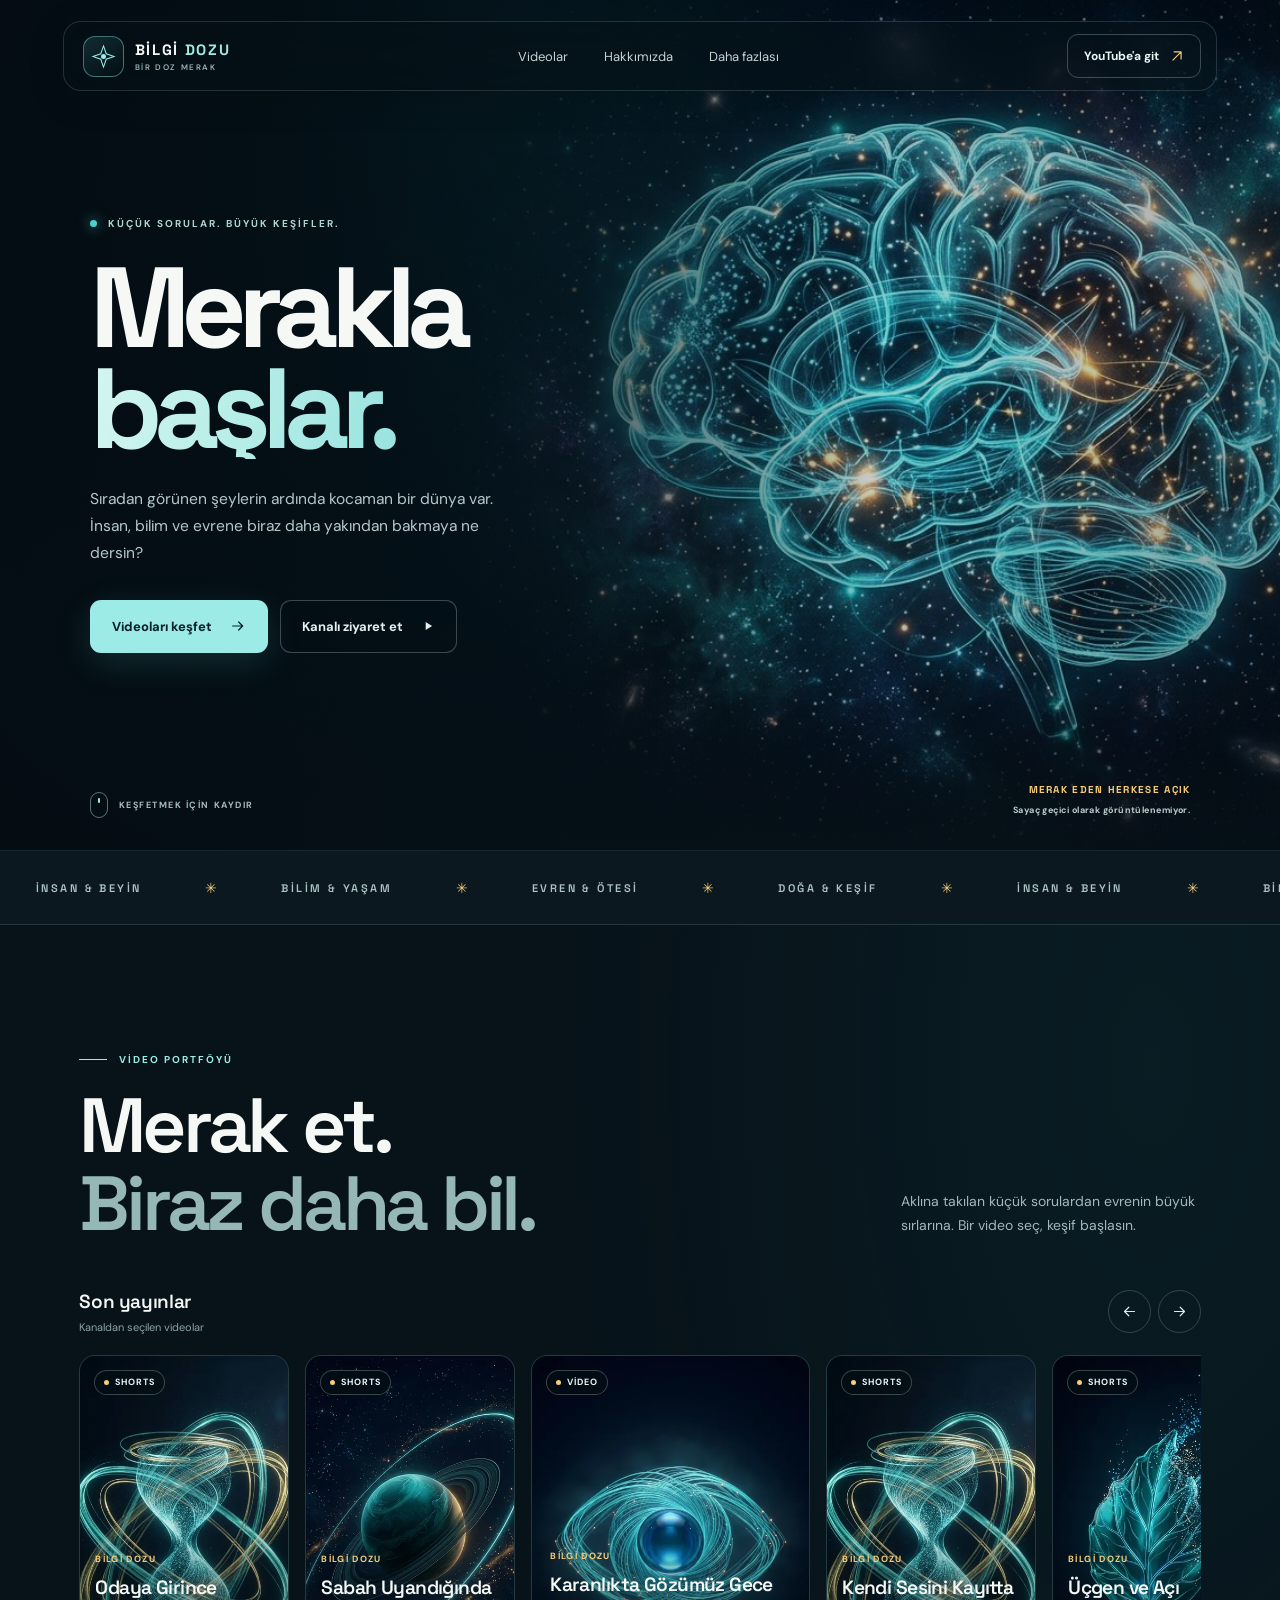
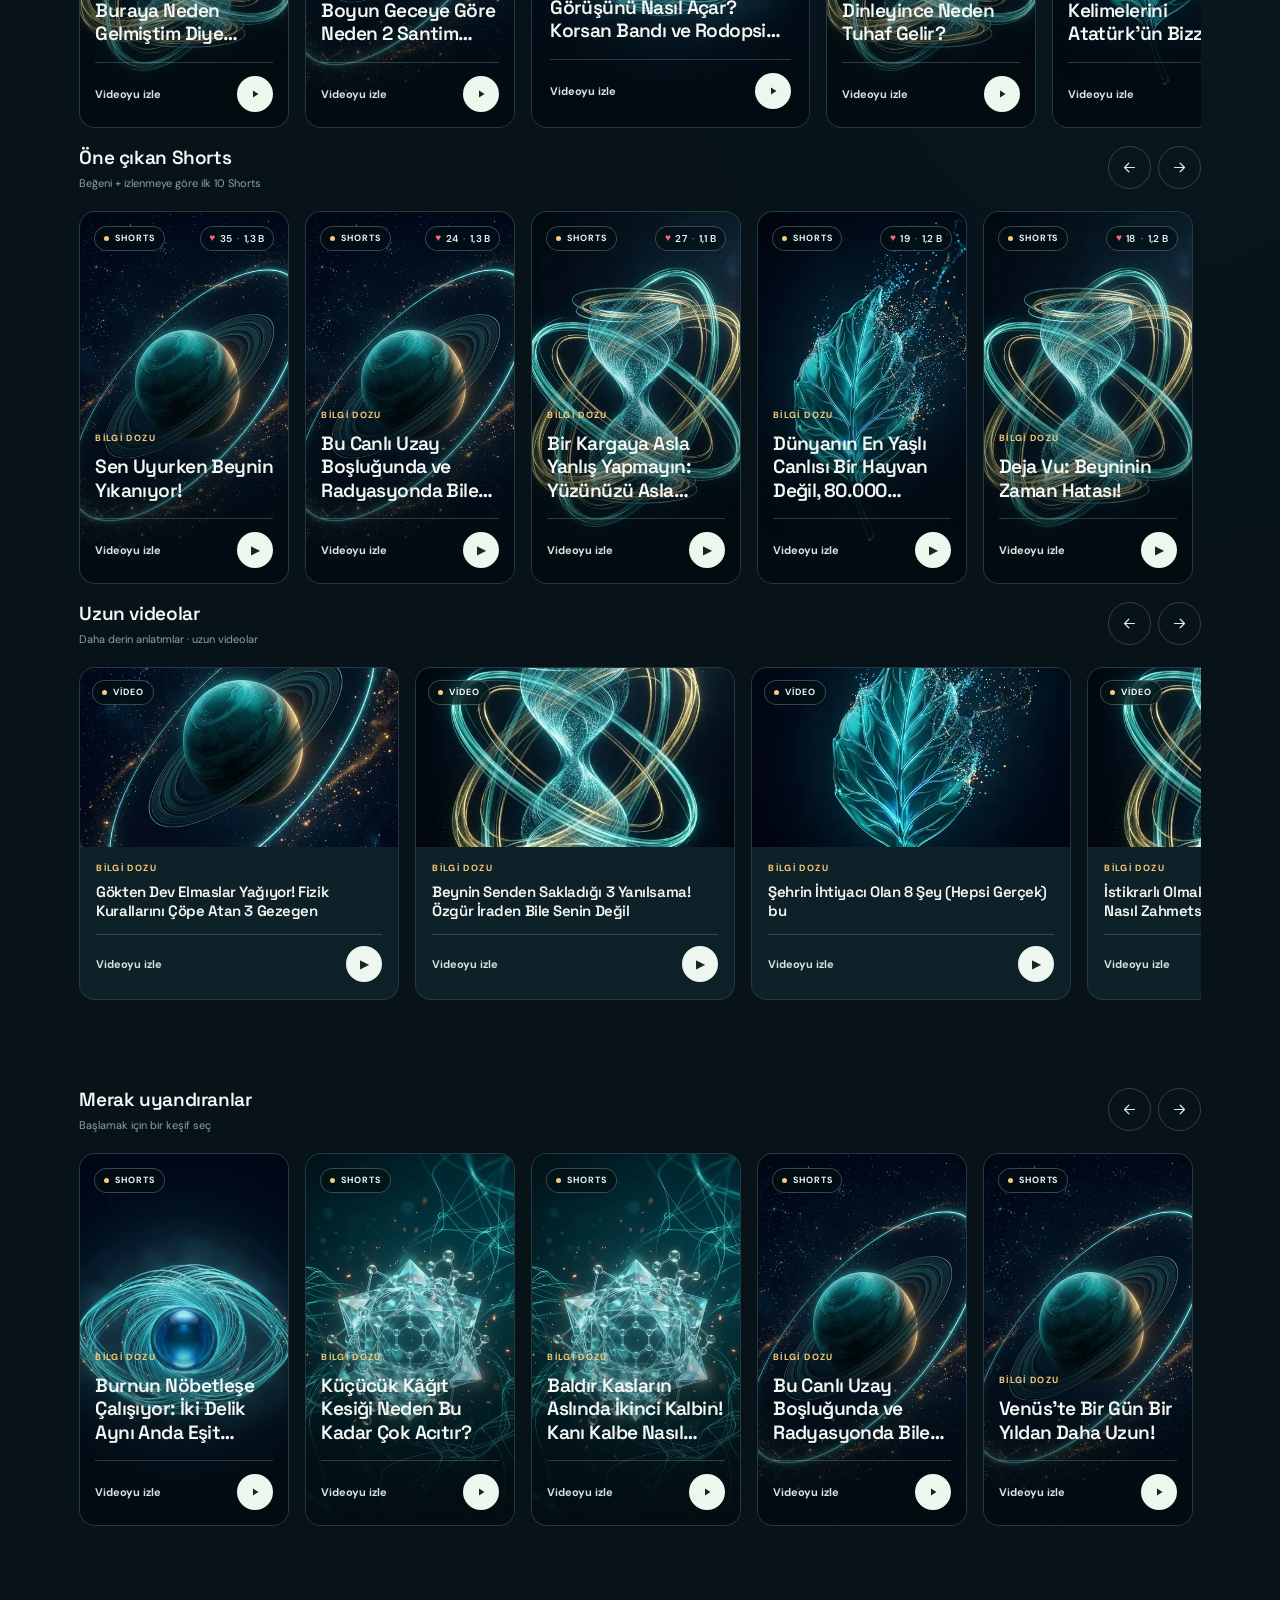
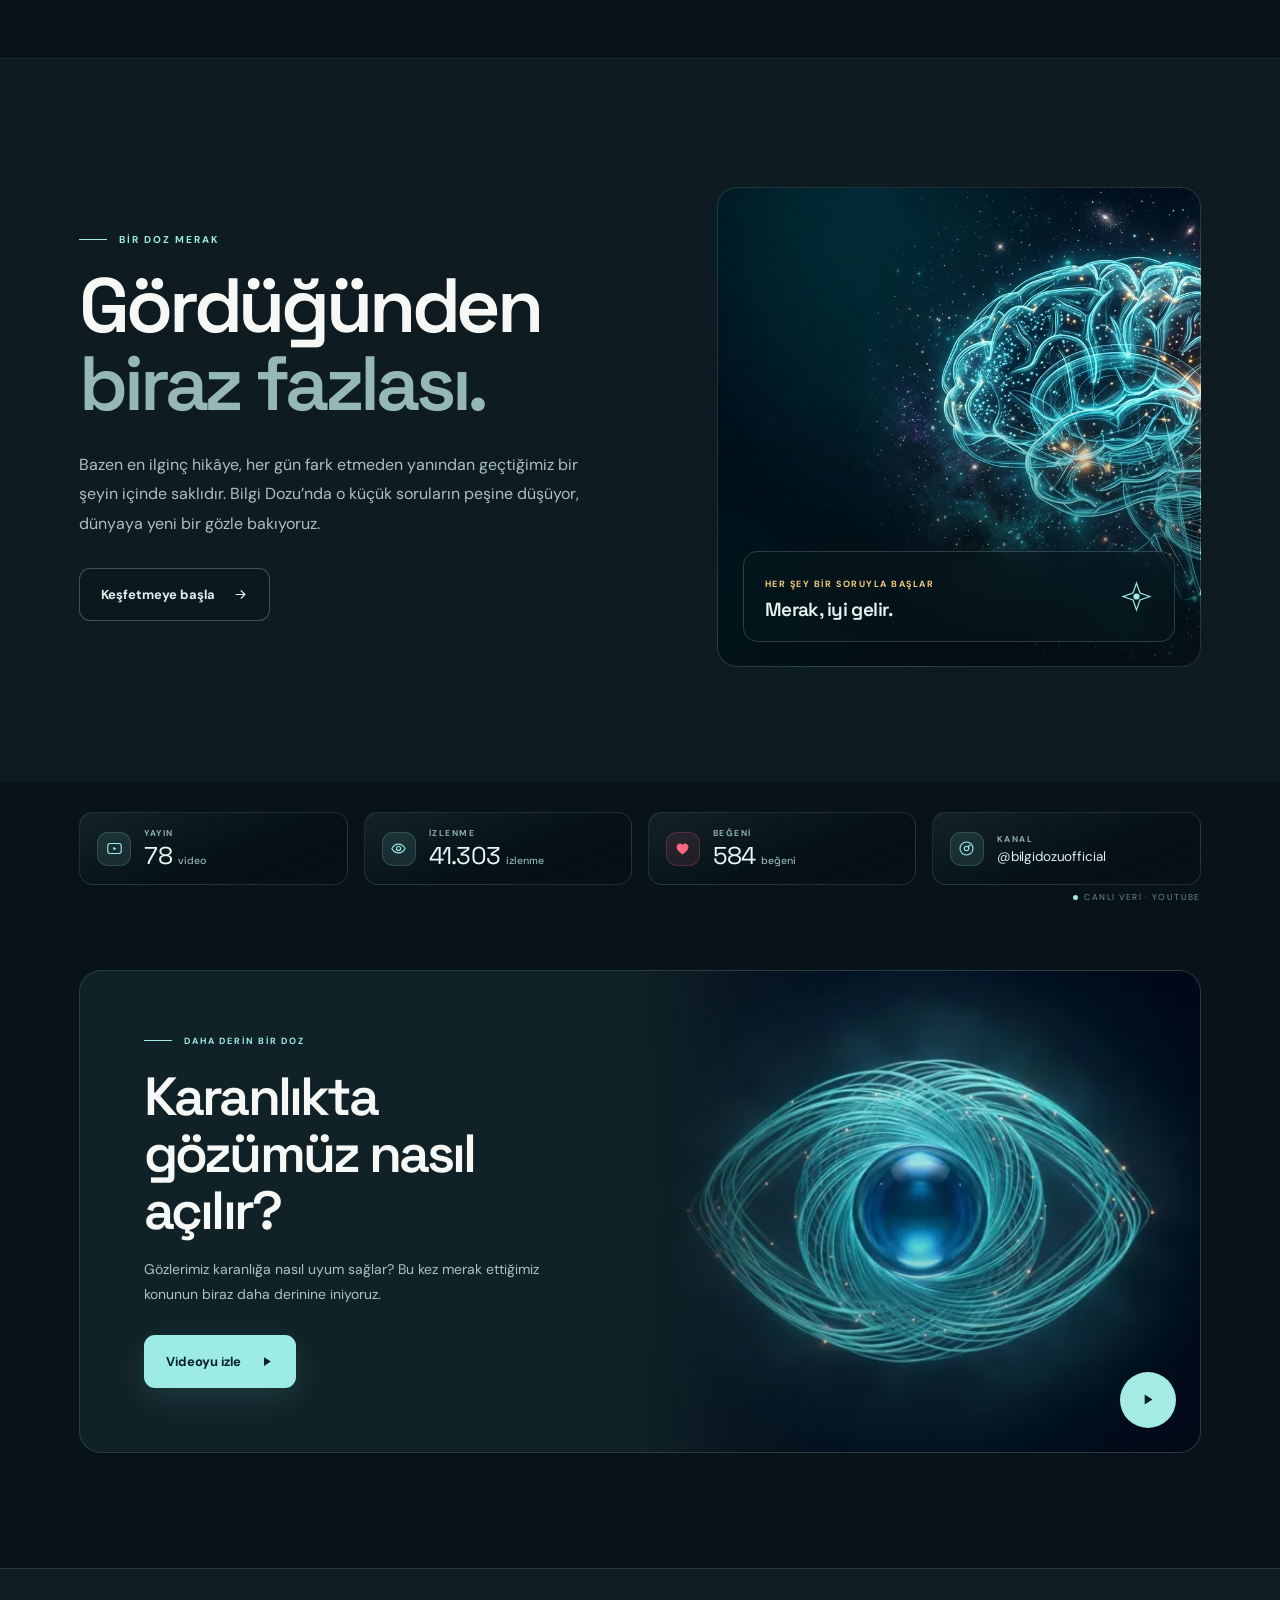
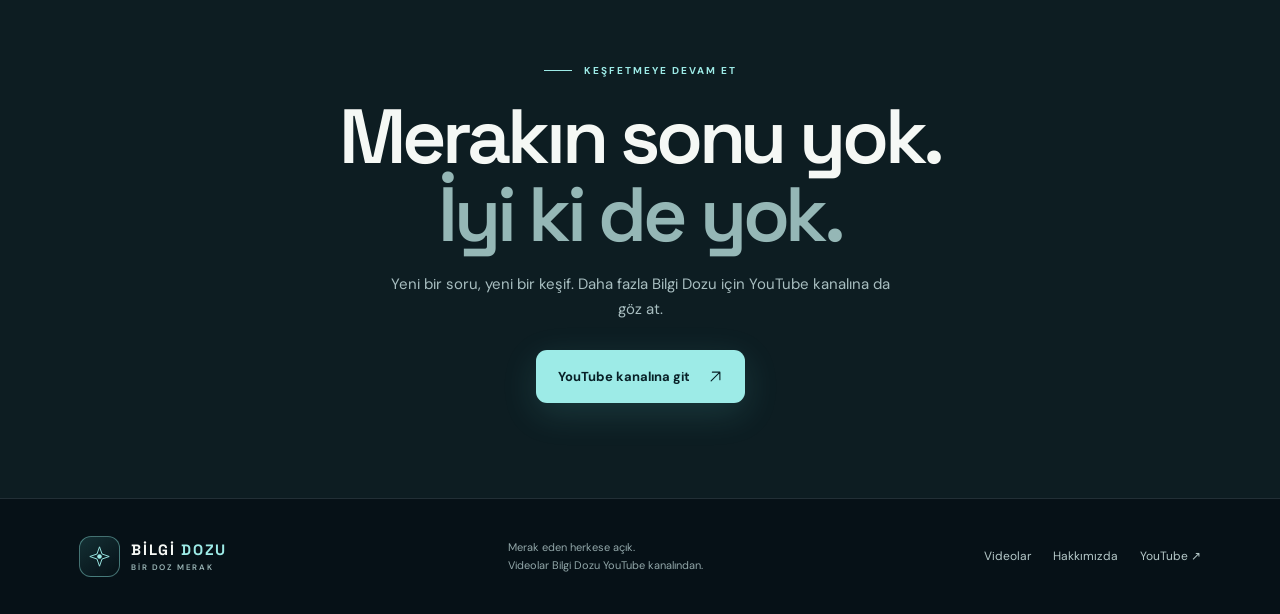
==== commit 2630cd7f: "feat(home): sayac seridi ikonlu kartlara cevrildi + uzun basinca metin secimi kapatildi" ====
--- a/index.html
+++ b/index.html
@@ -147,12 +147,24 @@
 .video-card.land .card-watch{margin-top:auto}
 .video-card.land .card-bottom h3{font-size:15px;line-height:1.3;margin:8px 0 13px;-webkit-line-clamp:2}
 .video-card.land .card-footer-line{margin-bottom:11px}
+.statbar,.stat,.video-card,.pill,.card-index,.row-note,.statbar-live{-webkit-user-select:none;user-select:none;-webkit-touch-callout:none}
 .statbar{position:relative;background:#071219}
-.statbar-inner{display:flex;align-items:center;justify-content:space-between;gap:clamp(18px,4vw,54px);padding-block:26px;border-top:1px solid rgba(215,238,231,.1);border-bottom:1px solid rgba(215,238,231,.1)}
-.stat{display:flex;flex-direction:column;gap:7px;min-width:0}
-.stat .k{font-size:9px;letter-spacing:.18em;font-weight:700;color:var(--gold)}
-.stat .v{font-family:var(--display);font-size:clamp(21px,2.3vw,30px);line-height:1;letter-spacing:-.03em;color:#eaf7f5}
-.stat .v.small{font-family:inherit;font-size:13px;letter-spacing:0;color:#a9c4c2}
+.statbar .container{position:relative}
+.statbar-inner{display:grid;grid-template-columns:repeat(4,1fr);gap:clamp(10px,1.2vw,16px);padding-block:30px 26px}
+.stat{display:flex;align-items:center;gap:13px;min-width:0;padding:15px 17px;border-radius:14px;border:1px solid rgba(194,233,230,.13);background:linear-gradient(158deg,rgba(157,235,231,.08),rgba(4,17,22,.55) 58%,rgba(3,15,19,.32));transition:border-color .25s,transform .25s}
+.stat:hover{border-color:rgba(157,235,231,.4);transform:translateY(-2px)}
+.stat .ico{flex:0 0 auto;width:34px;height:34px;display:grid;place-items:center;border-radius:11px;color:var(--aqua);background:rgba(157,235,231,.1);border:1px solid rgba(157,235,231,.16)}
+.stat .ico.heart{color:#ff6482;background:rgba(255,100,130,.1);border-color:rgba(255,100,130,.2)}
+.stat .txt{display:flex;flex-direction:column;gap:5px;min-width:0}
+.stat .k{font-size:8.5px;letter-spacing:.18em;font-weight:700;color:#8fb0ae}
+.stat .v{font-family:var(--display);font-size:clamp(19px,1.9vw,25px);line-height:1;letter-spacing:-.03em;color:#eaf7f5;display:flex;align-items:baseline;gap:6px;white-space:nowrap}
+.stat .v .u{font-family:inherit;font-size:10.5px;letter-spacing:0;color:#8fb0ae;font-weight:500}
+.stat .v.handle{font-family:inherit;font-size:13.5px;letter-spacing:-.01em;color:#dfeeec}
+.stat-link{text-decoration:none;cursor:pointer}
+.statbar-live{position:absolute;right:clamp(22px,6.2vw,90px);bottom:8px;display:flex;align-items:center;gap:6px;font-size:8.5px;letter-spacing:.16em;text-transform:uppercase;color:#6f8f8e}
+.statbar-live i{width:5px;height:5px;border-radius:50%;background:var(--aqua);box-shadow:0 0 0 0 rgba(157,235,231,.55);animation:livePulse 2.6s ease-out infinite}
+@keyframes livePulse{0%{box-shadow:0 0 0 0 rgba(157,235,231,.5)}70%{box-shadow:0 0 0 7px rgba(157,235,231,0)}100%{box-shadow:0 0 0 0 rgba(157,235,231,0)}}
+@media(prefers-reduced-motion:reduce){.statbar-live i{animation:none}}
 .long-section{padding-top:clamp(48px,4.6vw,68px)}
 .card-index{color:var(--gold);font-size:9px;font-weight:700;letter-spacing:.15em;text-transform:uppercase}
 .card-bottom h3{font-family:var(--display);font-size:clamp(16px,1.5vw,20px);line-height:1.22;letter-spacing:-.03em;font-weight:600;margin:9px 0 16px;display:-webkit-box;-webkit-line-clamp:3;-webkit-box-orient:vertical;overflow:hidden}
@@ -206,7 +218,7 @@
 .dialog-foot{padding:14px 20px 18px;display:flex;align-items:center;justify-content:space-between;gap:14px;color:#a7bec0;font-size:11px}
 .dialog-foot a{color:var(--aqua);font-weight:700;text-decoration:underline;text-underline-offset:3px}
 @media(max-width:900px){.hero{min-height:790px}.hero-wrap{padding-left:clamp(25px,5vw,55px)}.hero-bottom{left:clamp(25px,5vw,55px);right:clamp(25px,5vw,55px)}.hero h1{font-size:clamp(70px,10vw,105px)}.hero-shade{background:linear-gradient(90deg,rgba(4,13,19,.95) 0%,rgba(4,14,20,.84) 33%,rgba(4,13,20,.35) 80%),linear-gradient(0deg,#071219 0%,transparent 20%)}.nav-links{gap:17px}.about-grid{gap:40px}.about-art{min-height:410px}}
-@media(max-width:680px){.site-header{padding:13px 14px}.nav{min-height:62px;padding:9px 10px 9px 13px;border-radius:15px}.brand-mark{width:38px;height:38px}.brand-title{font-size:13px}.brand-subtitle{font-size:7px}.nav-links{display:none}.nav-cta{padding:11px 12px;font-size:11px;gap:7px}.hero{min-height:710px;min-height:max(690px,100svh);align-items:flex-end}.hero-art{background-position:65% 26%;background-size:auto 100%}.hero-shade{background:linear-gradient(0deg,#061219 0%,rgba(4,14,20,.94) 25%,rgba(4,14,20,.55) 60%,rgba(4,14,20,.21) 100%),linear-gradient(90deg,rgba(4,14,20,.65),transparent)}.hero-wrap{padding:180px 22px 125px}.hero h1{font-size:clamp(65px,15vw,98px);margin:21px 0 20px}.hero-copy{font-size:14px;max-width:380px;line-height:1.65}.hero-actions{margin-top:25px;gap:9px}.button{min-height:50px;font-size:12px;padding-inline:15px;gap:10px}.hero-bottom{bottom:27px;left:22px;right:22px}.hero-side-note{font-size:8px}.hero-side-note strong{font-size:10px}.ticker-track{min-height:60px;gap:33px}.ticker-track span{font-size:10px}.section{padding-top:82px;padding-bottom:85px}.section-top{display:block;margin-bottom:35px}.section-description{margin-top:20px;max-width:400px}.video-card{flex-basis:63vw;max-width:236px}.video-card[data-kind="long"]{flex-basis:75vw;max-width:280px}.video-card.land{flex-basis:80vw;max-width:340px}.statbar-inner{display:grid;grid-template-columns:1fr 1fr;gap:18px 20px;padding-block:22px}.stat .v{font-size:19px}.row-controls{gap:5px}.arrow{width:39px;height:39px}.about-grid{grid-template-columns:1fr}.about-art{min-height:360px}.about-copy p{font-size:15px}.long-card{grid-template-columns:1fr}.long-copy{order:2}.long-image{order:1;min-height:250px}.long-image::after{background:linear-gradient(0deg,#102127,transparent 55%)}.join{padding:80px 23px}.footer-inner{align-items:flex-start;flex-direction:column}.footer-links{gap:18px}.dialog-head{padding:14px 14px 12px 17px}.dialog-foot{align-items:flex-start;flex-direction:column}.player-screen.is-short{width:min(100%,350px,calc((100svh - 175px)*.5625));max-height:none}}
+@media(max-width:680px){.site-header{padding:13px 14px}.nav{min-height:62px;padding:9px 10px 9px 13px;border-radius:15px}.brand-mark{width:38px;height:38px}.brand-title{font-size:13px}.brand-subtitle{font-size:7px}.nav-links{display:none}.nav-cta{padding:11px 12px;font-size:11px;gap:7px}.hero{min-height:710px;min-height:max(690px,100svh);align-items:flex-end}.hero-art{background-position:65% 26%;background-size:auto 100%}.hero-shade{background:linear-gradient(0deg,#061219 0%,rgba(4,14,20,.94) 25%,rgba(4,14,20,.55) 60%,rgba(4,14,20,.21) 100%),linear-gradient(90deg,rgba(4,14,20,.65),transparent)}.hero-wrap{padding:180px 22px 125px}.hero h1{font-size:clamp(65px,15vw,98px);margin:21px 0 20px}.hero-copy{font-size:14px;max-width:380px;line-height:1.65}.hero-actions{margin-top:25px;gap:9px}.button{min-height:50px;font-size:12px;padding-inline:15px;gap:10px}.hero-bottom{bottom:27px;left:22px;right:22px}.hero-side-note{font-size:8px}.hero-side-note strong{font-size:10px}.ticker-track{min-height:60px;gap:33px}.ticker-track span{font-size:10px}.section{padding-top:82px;padding-bottom:85px}.section-top{display:block;margin-bottom:35px}.section-description{margin-top:20px;max-width:400px}.video-card{flex-basis:63vw;max-width:236px}.video-card[data-kind="long"]{flex-basis:75vw;max-width:280px}.video-card.land{flex-basis:80vw;max-width:340px}.statbar-inner{grid-template-columns:1fr 1fr;gap:10px;padding-block:24px 24px}.stat{padding:12px 13px;gap:10px}.stat .ico{width:30px;height:30px;border-radius:9px}.stat .v{font-size:16px}.stat .v.handle{font-size:12px}.statbar-live{position:static;margin:0 0 16px;padding-left:0}.row-controls{gap:5px}.arrow{width:39px;height:39px}.about-grid{grid-template-columns:1fr}.about-art{min-height:360px}.about-copy p{font-size:15px}.long-card{grid-template-columns:1fr}.long-copy{order:2}.long-image{order:1;min-height:250px}.long-image::after{background:linear-gradient(0deg,#102127,transparent 55%)}.join{padding:80px 23px}.footer-inner{align-items:flex-start;flex-direction:column}.footer-links{gap:18px}.dialog-head{padding:14px 14px 12px 17px}.dialog-foot{align-items:flex-start;flex-direction:column}.player-screen.is-short{width:min(100%,350px,calc((100svh - 175px)*.5625));max-height:none}}
 @media(max-width:380px){.nav-cta{font-size:0;gap:0}.nav-cta svg{width:17px;height:17px}.hero h1{font-size:61px}.scroll-cue>span:last-child{display:none}.hero-copy{max-width:320px}}
 @media(prefers-reduced-motion:reduce){*,*::before,*::after{scroll-behavior:auto!important;animation-duration:.01ms!important;animation-iteration-count:1!important;transition-duration:.01ms!important}}
   </style>
@@ -325,11 +337,26 @@
     </section>
 
     <section class="statbar" id="statbar" aria-label="Kanal sayıları" hidden>
-      <div class="container statbar-inner">
-        <div class="stat"><span class="k">YAYIN</span><span class="v" id="stat-videos">—</span></div>
-        <div class="stat"><span class="k">İZLENME</span><span class="v" id="stat-views">—</span></div>
-        <div class="stat"><span class="k">BEĞENİ</span><span class="v" id="stat-likes">—</span></div>
-        <div class="stat stat-handle"><span class="k">KANAL</span><span class="v small">@bilgidozuofficial</span></div>
+      <div class="container">
+        <div class="statbar-inner">
+          <div class="stat">
+            <span class="ico" aria-hidden="true"><svg width="17" height="17" viewBox="0 0 24 24" fill="none"><rect x="2.5" y="5" width="19" height="14" rx="3.4" stroke="currentColor" stroke-width="1.6"/><path d="m10.2 9.4 4.6 2.6-4.6 2.6V9.4Z" fill="currentColor"/></svg></span>
+            <span class="txt"><span class="k">YAYIN</span><span class="v"><span id="stat-videos">78</span><span class="u">video</span></span></span>
+          </div>
+          <div class="stat">
+            <span class="ico" aria-hidden="true"><svg width="17" height="17" viewBox="0 0 24 24" fill="none"><path d="M2.6 12S6 5.8 12 5.8 21.4 12 21.4 12 18 18.2 12 18.2 2.6 12 2.6 12Z" stroke="currentColor" stroke-width="1.6" stroke-linejoin="round"/><circle cx="12" cy="12" r="2.9" stroke="currentColor" stroke-width="1.6"/></svg></span>
+            <span class="txt"><span class="k">İZLENME</span><span class="v"><span id="stat-views">41.303</span><span class="u">izlenme</span></span></span>
+          </div>
+          <div class="stat">
+            <span class="ico heart" aria-hidden="true"><svg width="17" height="17" viewBox="0 0 24 24" fill="currentColor"><path d="M12 20.3S3.6 15.4 3.6 9.6a4.6 4.6 0 0 1 8.4-2.6 4.6 4.6 0 0 1 8.4 2.6c0 5.8-8.4 10.7-8.4 10.7Z"/></svg></span>
+            <span class="txt"><span class="k">BEĞENİ</span><span class="v"><span id="stat-likes">584</span><span class="u">beğeni</span></span></span>
+          </div>
+          <a class="stat stat-link" href="https://www.youtube.com/@bilgidozuofficial" target="_blank" rel="noopener noreferrer">
+            <span class="ico" aria-hidden="true"><svg width="17" height="17" viewBox="0 0 24 24" fill="none"><circle cx="12" cy="12" r="9.2" stroke="currentColor" stroke-width="1.6"/><circle cx="12" cy="12" r="3.1" stroke="currentColor" stroke-width="1.6"/><path d="M15.1 12V8.7c0-1 .9-1.7 2.4-1.7" stroke="currentColor" stroke-width="1.6" stroke-linecap="round"/></svg></span>
+            <span class="txt"><span class="k">KANAL</span><span class="v handle">@bilgidozuofficial</span></span>
+          </a>
+        </div>
+        <span class="statbar-live"><i aria-hidden="true"></i>canlı veri · YouTube</span>
       </div>
     </section>
 
@@ -557,11 +584,11 @@
         // Canlı sayaç şeridi: aynı JSON'daki toplamlar
         const totals=(data&&data.totals)||{};
         const fmtNum=(v)=>{const n=Number(v)||0;return n>0?n.toLocaleString('tr-TR'):''};
-        const fill=(id,val)=>{const el=document.getElementById(id);if(el&&val)el.textContent=val;};
-        fill('stat-videos',fmtNum(totals.videos)?fmtNum(totals.videos)+' video':'');
-        fill('stat-views',fmtNum(totals.views)?fmtNum(totals.views)+' izlenme':'');
-        fill('stat-likes',fmtNum(totals.likes)?fmtNum(totals.likes)+' beğeni':'');
-        document.querySelectorAll('#statbar .v').forEach((el)=>{if(el.textContent==='—')el.parentElement.style.display='none';});
+        const fill=(id,val)=>{const el=document.getElementById(id);if(!el)return;if(val)el.textContent=val;else el.closest('.stat').style.display='none';};
+        fill('stat-videos',fmtNum(totals.videos));
+        fill('stat-views',fmtNum(totals.views));
+        fill('stat-likes',fmtNum(totals.likes));
+        document.querySelectorAll('#statbar .v .u').forEach((u)=>{if(!u.previousElementSibling.textContent.trim())u.closest('.stat').style.display='none';});
         const barEl=document.getElementById('statbar');
         if(barEl&&document.querySelectorAll('#statbar .stat:not([style])').length)barEl.hidden=false;
         fillRail('top-shorts-rail','top-shorts-note',shorts,'Beğeni + izlenmeye göre ilk 10 Shorts','Sıralama verisi henüz yok',"YouTube'da tüm Shorts",'short');
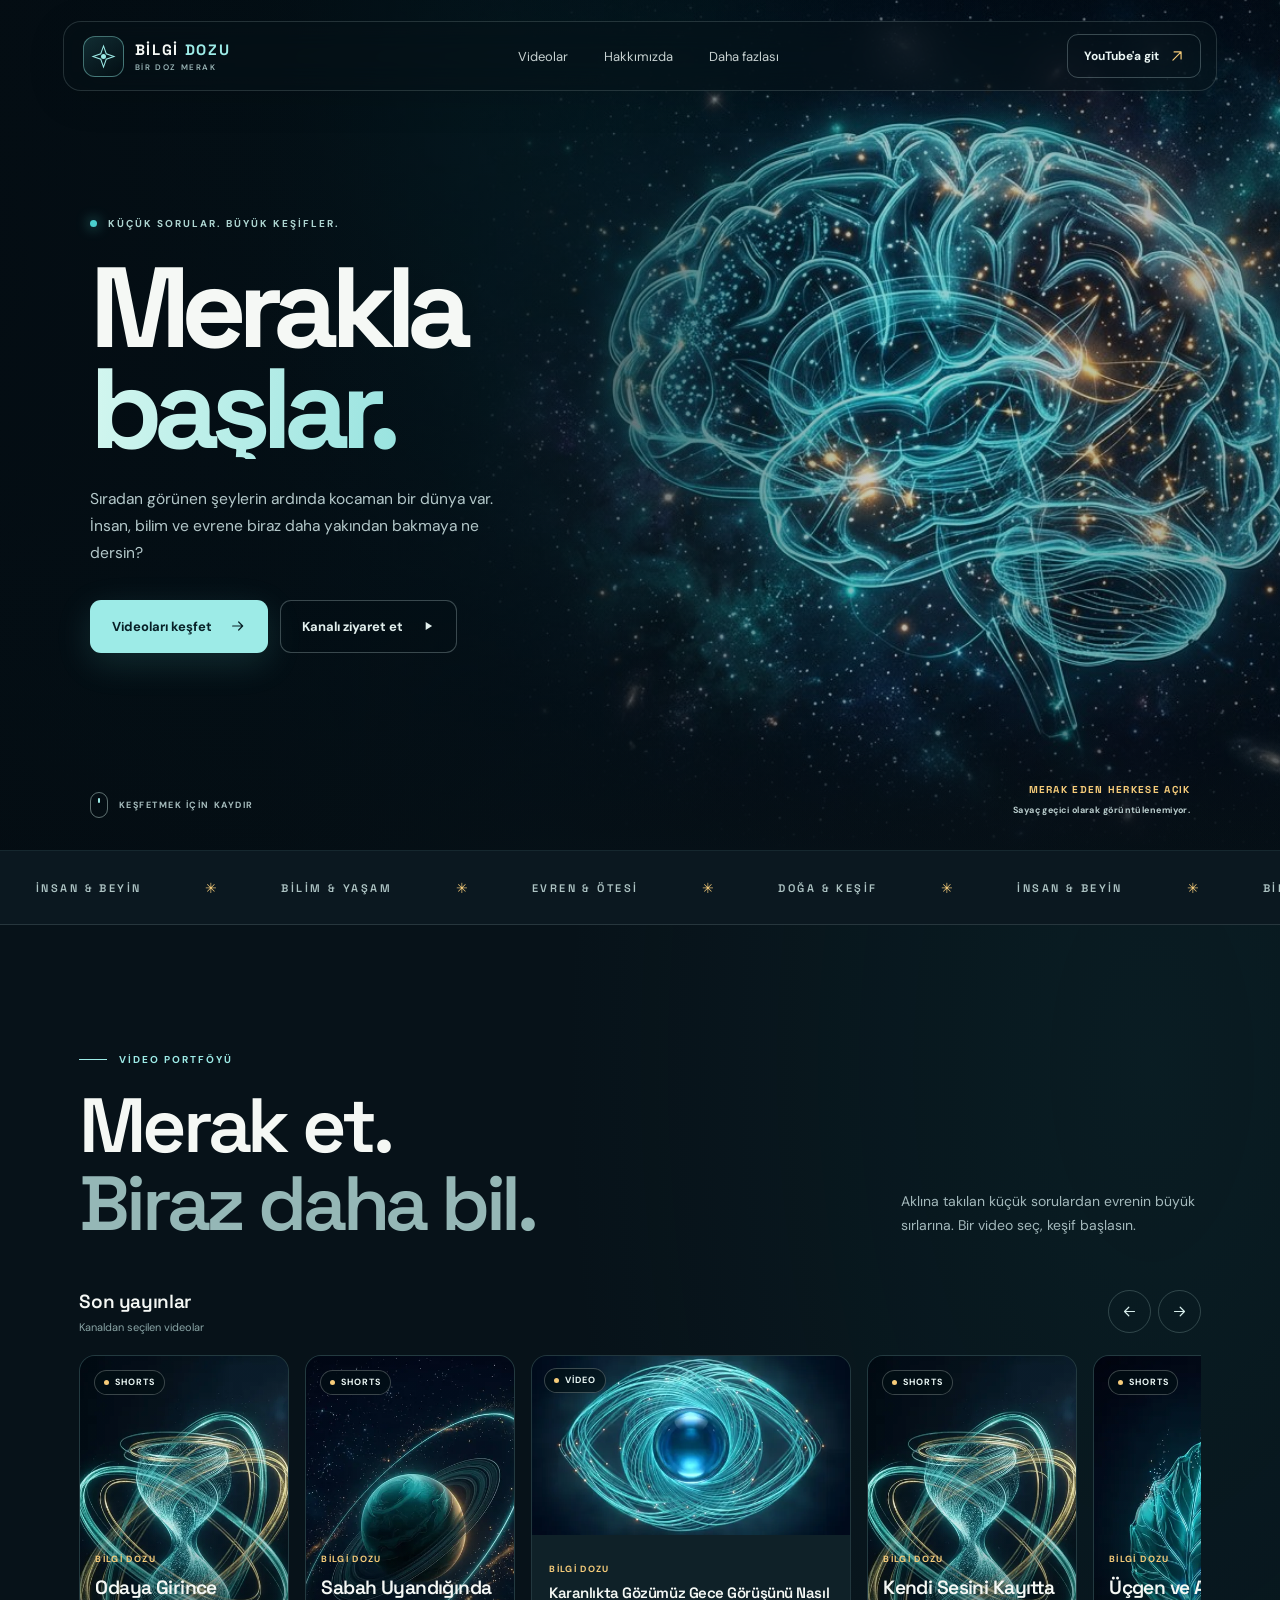
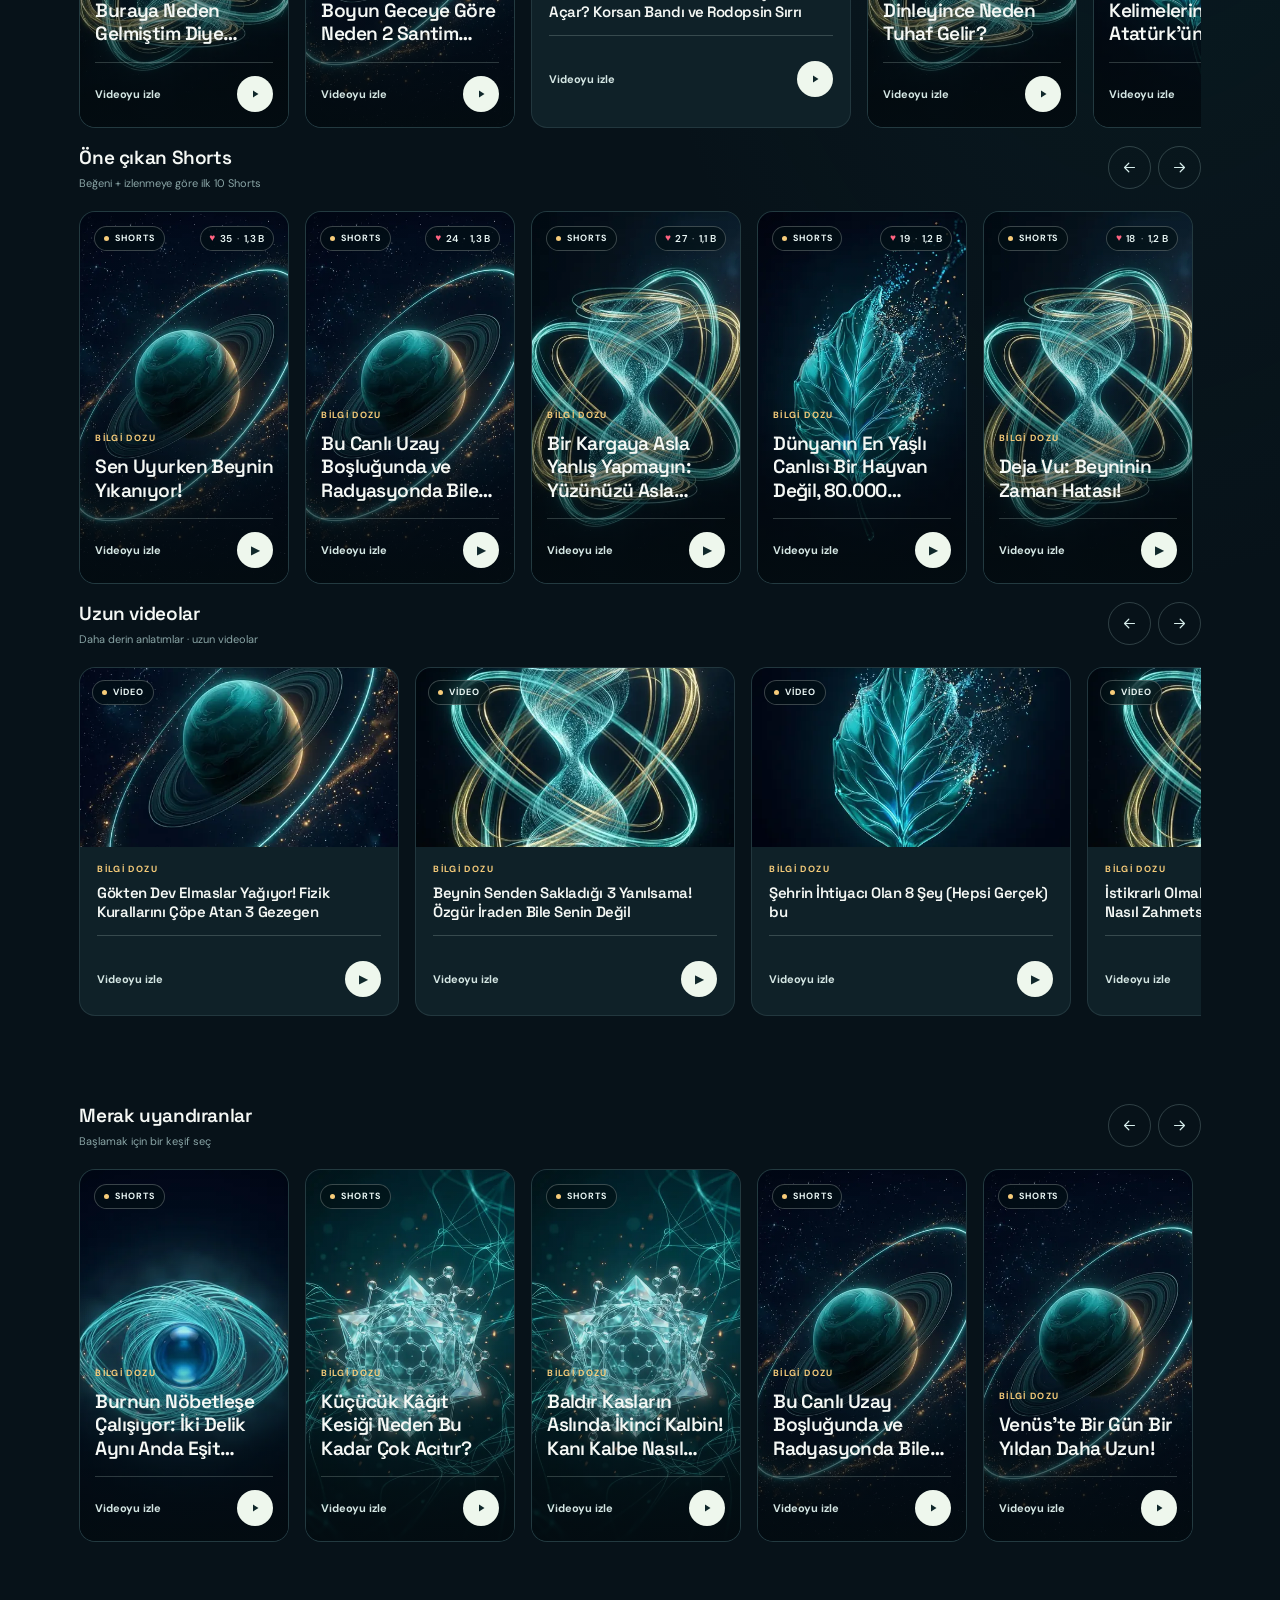
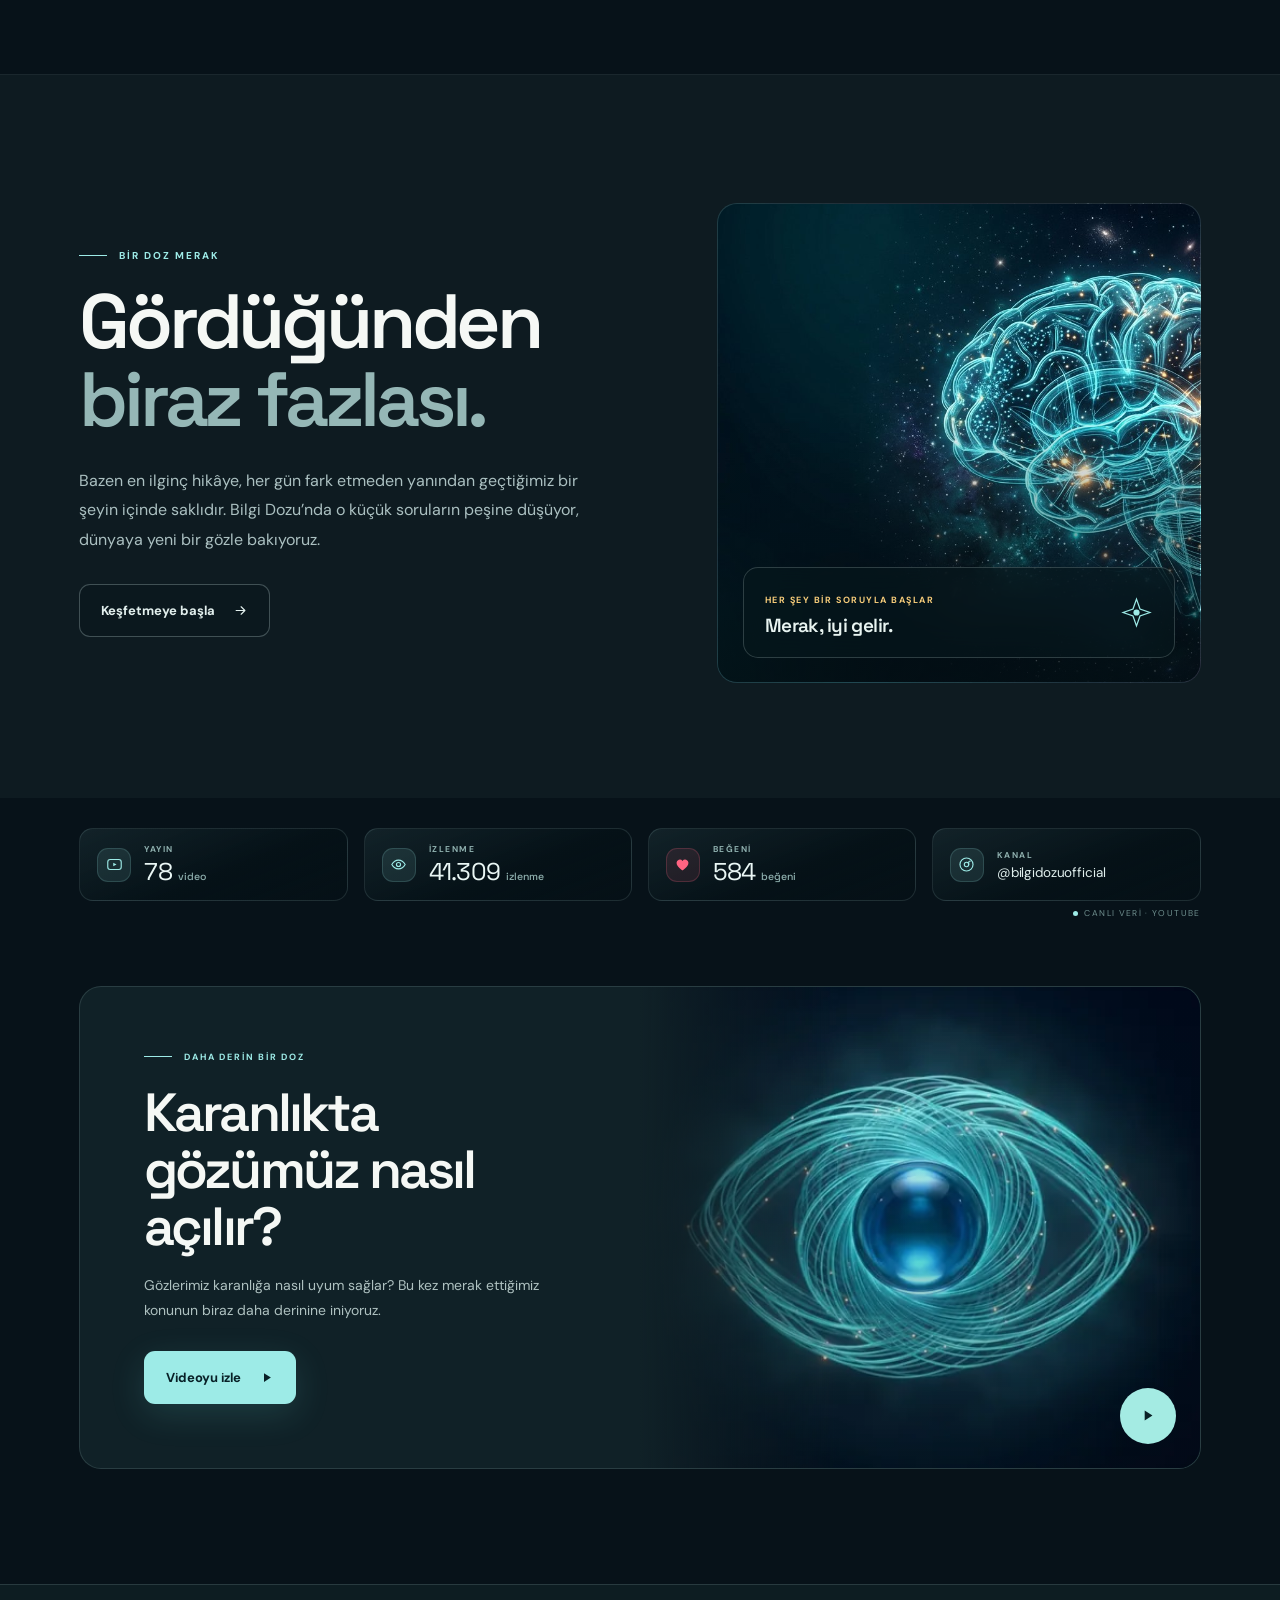
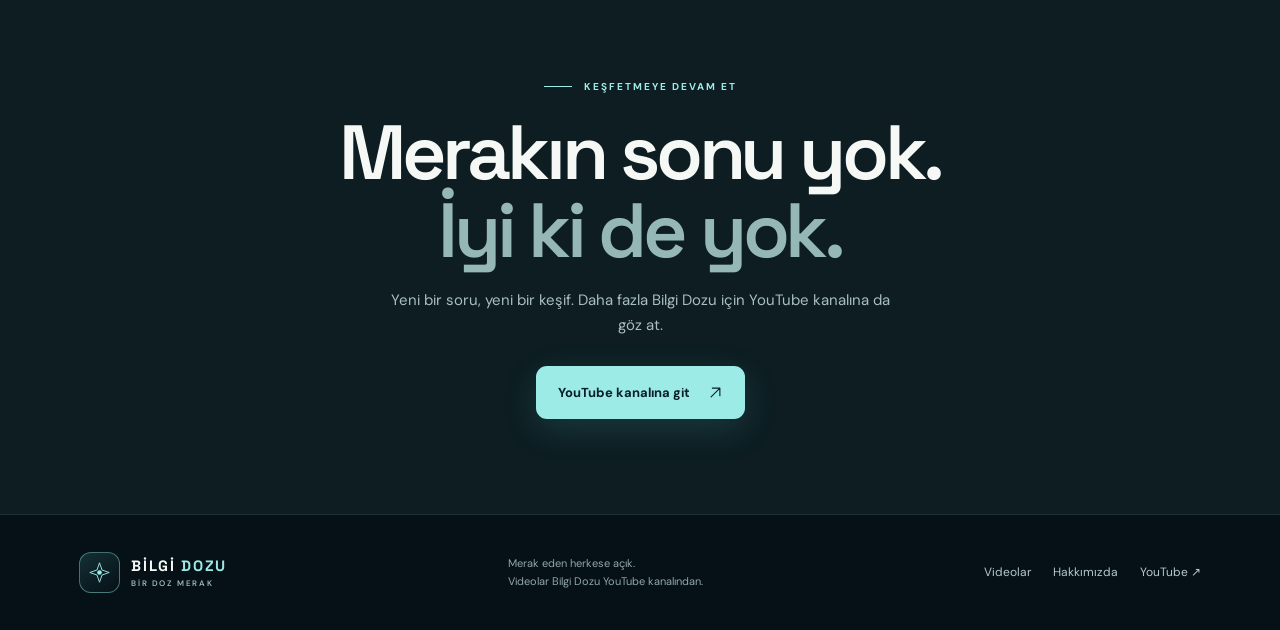
==== commit a392f8fd: "fix(home): Son yayinlarda uzun video karti yatay 16:9 duzene alindi, kapak tekrari (background-repea" ====
--- a/index.html
+++ b/index.html
@@ -11,6 +11,15 @@
   <meta name="referrer" content="strict-origin-when-cross-origin">
   <meta http-equiv="Content-Security-Policy" content="default-src 'self'; img-src 'self' data: https://i.ytimg.com https://img.youtube.com https://hits.sh; media-src 'self' data:; font-src 'self' data:; style-src 'self' 'unsafe-inline'; script-src 'self' 'unsafe-inline'; connect-src 'self' https://api.rss2json.com; frame-src https://www.youtube-nocookie.com https://www.youtube.com; object-src 'none'; base-uri 'none'; form-action 'none'">
   <link rel="icon" type="image/svg+xml" href="data:image/svg+xml,%3Csvg xmlns='http://www.w3.org/2000/svg' viewBox='0 0 64 64'%3E%3Crect width='64' height='64' rx='18' fill='%23051a20'/%3E%3Cpath d='M32 9l4.8 17.2L54 31l-17.2 4.8L32 53l-4.8-17.2L10 31l17.2-4.8z' fill='%238de7e5'/%3E%3C/svg%3E">
+  <link rel="manifest" href="./manifest.webmanifest">
+  <link rel="icon" type="image/png" sizes="32x32" href="./assets/icons/favicon-32.png">
+  <link rel="icon" type="image/png" sizes="192x192" href="./assets/icons/icon-192.png">
+  <link rel="apple-touch-icon" sizes="180x180" href="./assets/icons/apple-touch-icon-180.png">
+  <meta name="apple-mobile-web-app-capable" content="yes">
+  <meta name="mobile-web-app-capable" content="yes">
+  <meta name="apple-mobile-web-app-status-bar-style" content="black-translucent">
+  <meta name="apple-mobile-web-app-title" content="Bilgi Dozu">
+  <meta name="application-name" content="Bilgi Dozu">
   <title>Bilgi Dozu — Merakla başlar</title>
   <style>
 /* latin-ext */
@@ -126,7 +135,7 @@
 .rail{display:flex;gap:16px;overflow-x:auto;overflow-y:hidden;padding:2px 0 17px;scroll-snap-type:x mandatory;scrollbar-width:thin;scrollbar-color:#2a5557 #0d1a20;overscroll-behavior-x:contain}
 .rail::-webkit-scrollbar{height:4px}.rail::-webkit-scrollbar-track{background:#0d1a20}.rail::-webkit-scrollbar-thumb{background:#2a5557;border-radius:4px}
 .video-card{position:relative;display:block;flex:0 0 clamp(178px,16.4vw,214px);aspect-ratio:9/16;overflow:hidden;border-radius:16px;background:#10242b;scroll-snap-align:start;border:1px solid rgba(194,233,230,.11);isolation:isolate}
-.card-art{position:absolute;inset:0;background-size:cover;background-position:center;transition:transform .65s cubic-bezier(.2,.7,.2,1);z-index:-2}
+.card-art{position:absolute;inset:0;background-size:cover;background-repeat:no-repeat;background-position:center;transition:transform .65s cubic-bezier(.2,.7,.2,1);z-index:-2}
 .art-cosmos{background-image:var(--art-cosmos)}.art-molecule{background-image:var(--art-molecule)}.art-nature{background-image:var(--art-nature)}.art-eye{background-image:var(--art-eye)}.art-clock{background-image:var(--art-clock)}
 .video-card::after{content:'';position:absolute;inset:0;z-index:-1;background:linear-gradient(180deg,rgba(3,14,19,.06) 20%,rgba(4,14,19,.08) 47%,rgba(3,12,17,.96) 100%)}
 .video-card:hover .card-art{transform:scale(1.065)}
@@ -140,11 +149,11 @@
 .video-card[data-kind="long"] .card-bottom{left:18px;right:18px;bottom:18px}
 .video-card[data-kind="long"].has-thumb .card-bottom h3{font-size:14.5px}
 .video-card.land{display:flex;flex-direction:column;aspect-ratio:auto;flex:0 0 clamp(300px,25vw,376px);background:#0f2128}
-.video-card.land .card-art{position:relative;inset:auto;width:100%;aspect-ratio:16/9;flex:0 0 auto;z-index:0}
+.video-card.land .card-art{position:relative;inset:auto;width:100%;aspect-ratio:16/9;flex:0 0 auto;z-index:0;background-repeat:no-repeat;background-size:cover}
 .video-card.land::after{display:none}
 .video-card.land .card-top{top:12px;left:12px;right:12px;z-index:2}
-.video-card.land .card-bottom{position:relative;left:auto;right:auto;bottom:auto;z-index:1;padding:15px 16px 17px;display:flex;flex-direction:column;flex:1 1 auto}
-.video-card.land .card-watch{margin-top:auto}
+.video-card.land .card-bottom{position:relative;left:auto;right:auto;bottom:auto;z-index:1;padding:16px 17px 18px;display:flex;flex-direction:column;justify-content:center;flex:1 1 auto}
+.video-card.land .card-watch{margin-top:14px}
 .video-card.land .card-bottom h3{font-size:15px;line-height:1.3;margin:8px 0 13px;-webkit-line-clamp:2}
 .video-card.land .card-footer-line{margin-bottom:11px}
 .statbar,.stat,.video-card,.pill,.card-index,.row-note,.statbar-live{-webkit-user-select:none;user-select:none;-webkit-touch-callout:none}
@@ -162,6 +171,9 @@
 .stat .v.handle{font-family:inherit;font-size:13.5px;letter-spacing:-.01em;color:#dfeeec}
 .stat-link{text-decoration:none;cursor:pointer}
 .statbar-live{position:absolute;right:clamp(22px,6.2vw,90px);bottom:8px;display:flex;align-items:center;gap:6px;font-size:8.5px;letter-spacing:.16em;text-transform:uppercase;color:#6f8f8e}
+#pwa-install{display:inline-flex;align-items:center;gap:6px;color:var(--aqua)!important;border:1px solid rgba(157,235,231,.35);border-radius:100px;padding:6px 13px!important;cursor:pointer}
+#pwa-install[hidden]{display:none}
+#pwa-install::before{content:"⤓"}
 .statbar-live i{width:5px;height:5px;border-radius:50%;background:var(--aqua);box-shadow:0 0 0 0 rgba(157,235,231,.55);animation:livePulse 2.6s ease-out infinite}
 @keyframes livePulse{0%{box-shadow:0 0 0 0 rgba(157,235,231,.5)}70%{box-shadow:0 0 0 7px rgba(157,235,231,0)}100%{box-shadow:0 0 0 0 rgba(157,235,231,0)}}
 @media(prefers-reduced-motion:reduce){.statbar-live i{animation:none}}
@@ -265,7 +277,7 @@
             <span class="card-art art-cosmos" aria-hidden="true"></span><span class="card-top"><span class="pill"><i aria-hidden="true"></i>SHORTS</span></span>
             <span class="card-bottom"><span class="card-index">BİLGİ DOZU</span><h3>Sabah Uyandığında Boyun Geceye Göre Neden 2 Santim Daha Uzun Çıkar?</h3><div class="card-footer-line"></div><span class="card-watch"><span>Videoyu izle</span><span class="card-play" aria-hidden="true"><svg width="12" height="12" viewBox="0 0 24 24" fill="none"><path d="m8 5 11 7-11 7V5Z" fill="currentColor"/></svg></span></span></span>
           </a>
-          <a class="video-card" href="https://www.youtube.com/watch?v=QhqHWaVWLJY" data-watch="QhqHWaVWLJY" data-kind="long" data-title="Karanlıkta Gözümüz Gece Görüşünü Nasıl Açar? Korsan Bandı ve Rodopsin Sırrı" target="_blank" rel="noopener noreferrer" aria-label="Karanlıkta Gözümüz Gece Görüşünü Nasıl Açar? Korsan Bandı ve Rodopsin Sırrı videosunu izle">
+          <a class="video-card land" href="https://www.youtube.com/watch?v=QhqHWaVWLJY" data-watch="QhqHWaVWLJY" data-kind="long" data-title="Karanlıkta Gözümüz Gece Görüşünü Nasıl Açar? Korsan Bandı ve Rodopsin Sırrı" target="_blank" rel="noopener noreferrer" aria-label="Karanlıkta Gözümüz Gece Görüşünü Nasıl Açar? Korsan Bandı ve Rodopsin Sırrı videosunu izle">
             <span class="card-art art-eye" aria-hidden="true"></span><span class="card-top"><span class="pill"><i aria-hidden="true"></i>VİDEO</span></span>
             <span class="card-bottom"><span class="card-index">BİLGİ DOZU</span><h3>Karanlıkta Gözümüz Gece Görüşünü Nasıl Açar? Korsan Bandı ve Rodopsin Sırrı</h3><div class="card-footer-line"></div><span class="card-watch"><span>Videoyu izle</span><span class="card-play" aria-hidden="true"><svg width="12" height="12" viewBox="0 0 24 24" fill="none"><path d="m8 5 11 7-11 7V5Z" fill="currentColor"/></svg></span></span></span>
           </a>
@@ -366,7 +378,7 @@
 
     <section class="join"><div class="kicker">KEŞFETMEYE DEVAM ET</div><h2>Merakın sonu yok.<br><span class="soft">İyi ki de yok.</span></h2><p>Yeni bir soru, yeni bir keşif. Daha fazla Bilgi Dozu için YouTube kanalına da göz at.</p><a class="button button-primary" href="https://www.youtube.com/@bilgidozuofficial" target="_blank" rel="noopener noreferrer">YouTube kanalına git <svg width="15" height="15" viewBox="0 0 24 24" fill="none" aria-hidden="true"><path d="M5 19 19 5M7 5h12v12" stroke="currentColor" stroke-width="1.8" stroke-linecap="round" stroke-linejoin="round"/></svg></a></section>
   </main>
-  <footer><div class="container footer-inner"><a class="brand" href="#baslangic" aria-label="Sayfanın başına dön"><span class="brand-mark" aria-hidden="true"><svg width="23" height="23" viewBox="0 0 32 32" fill="none"><path d="M16 2.5l3.5 10L29.5 16l-10 3.5-3.5 10-3.5-10-10-3.5 10-3.5L16 2.5Z" stroke="currentColor" stroke-width="1.3"/><circle cx="16" cy="16" r="3.2" fill="currentColor"/></svg></span><span class="brand-copy"><span class="brand-title">BİLGİ <i>DOZU</i></span><span class="brand-subtitle">BİR DOZ MERAK</span></span></a><div class="footer-note">Merak eden herkese açık.<br>Videolar Bilgi Dozu YouTube kanalından.</div><div class="footer-links"><a href="#videolar">Videolar</a><a href="#hikaye">Hakkımızda</a><a href="https://www.youtube.com/@bilgidozuofficial" target="_blank" rel="noopener noreferrer">YouTube ↗</a></div></div></footer>
+  <footer><div class="container footer-inner"><a class="brand" href="#baslangic" aria-label="Sayfanın başına dön"><span class="brand-mark" aria-hidden="true"><svg width="23" height="23" viewBox="0 0 32 32" fill="none"><path d="M16 2.5l3.5 10L29.5 16l-10 3.5-3.5 10-3.5-10-10-3.5 10-3.5L16 2.5Z" stroke="currentColor" stroke-width="1.3"/><circle cx="16" cy="16" r="3.2" fill="currentColor"/></svg></span><span class="brand-copy"><span class="brand-title">BİLGİ <i>DOZU</i></span><span class="brand-subtitle">BİR DOZ MERAK</span></span></a><div class="footer-note">Merak eden herkese açık.<br>Videolar Bilgi Dozu YouTube kanalından.</div><div class="footer-links"><a href="#videolar">Videolar</a><a href="#hikaye">Hakkımızda</a><a href="https://www.youtube.com/@bilgidozuofficial" target="_blank" rel="noopener noreferrer">YouTube ↗</a><a href="#" id="pwa-install" hidden>Uygulama olarak yükle</a></div></div></footer>
 
   <dialog id="video-dialog" aria-labelledby="dialog-title">
     <div class="dialog-head"><h2 id="dialog-title">Video</h2><button class="dialog-close" id="dialog-close" type="button" aria-label="Videoyu kapat"><svg width="18" height="18" viewBox="0 0 24 24" fill="none" aria-hidden="true"><path d="m6 6 12 12M18 6 6 18" stroke="currentColor" stroke-width="1.8" stroke-linecap="round"/></svg></button></div>
@@ -479,7 +491,7 @@
   };
   const makeCard=(id,rawTitle)=>{
     const short=/#shorts?\b/i.test(rawTitle);const cleaned=removeTags(rawTitle)||'Bilgi Dozu videosu';
-    const a=document.createElement('a');a.className='video-card';a.href='https://www.youtube.com/watch?v='+id;a.target='_blank';a.rel='noopener noreferrer';a.dataset.watch=id;a.dataset.kind=short?'short':'long';a.dataset.title=cleaned;a.setAttribute('aria-label',cleaned+' videosunu izle');
+    const a=document.createElement('a');a.className='video-card';a.href='https://www.youtube.com/watch?v='+id;a.target='_blank';a.rel='noopener noreferrer';a.dataset.watch=id;a.dataset.kind=short?'short':'long';if(!short)a.classList.add('land');a.dataset.title=cleaned;a.setAttribute('aria-label',cleaned+' videosunu izle');
     const art=document.createElement('span');art.className='card-art art-'+chooseArt(id,cleaned);art.setAttribute('aria-hidden','true');a.appendChild(art);
     const top=document.createElement('span');top.className='card-top';const pill=document.createElement('span');pill.className='pill';const dot=document.createElement('i');dot.setAttribute('aria-hidden','true');pill.append(dot,document.createTextNode(short?'SHORTS':'VİDEO'));top.appendChild(pill);a.appendChild(top);
     const bottom=document.createElement('span');bottom.className='card-bottom';const eyebrow=document.createElement('span');eyebrow.className='card-index';eyebrow.textContent='BİLGİ DOZU';const h=document.createElement('h3');h.textContent=cleaned;const line=document.createElement('div');line.className='card-footer-line';const watch=document.createElement('span');watch.className='card-watch';const watchLabel=document.createElement('span');watchLabel.textContent='Videoyu izle';const play=document.createElement('span');play.className='card-play';play.setAttribute('aria-hidden','true');play.textContent='▶';watch.append(watchLabel,play);bottom.append(eyebrow,h,line,watch);a.appendChild(bottom);return a;
@@ -546,7 +558,7 @@
     const cards=items.map((m)=>{
       const card=makeCard(m.video_id,m.title||'');
       if(kind)card.dataset.kind=kind; // ray tipi biliniyorsa başlık sezgisini geçersiz kıl
-      if(kind==='long')card.classList.add('land'); // yatay kart: kapak 16:9 tam görünür
+      if(kind==='long')card.classList.add('land'); else if(kind==='short')card.classList.remove('land'); // yatay kart: kapak 16:9 tam görünür
       const top=card.querySelector('.card-top');
       const views=fmtShort(m.views);
       const likes=Math.round(Number(m.likes)||0);
@@ -602,5 +614,72 @@
   }
 })();
   </script>
+  <script>
+    // ── Adres çubuğunda #hash gösterme ────────────────────────────────────────
+    // Site içi menü/CTA tıklamaları kaydırır ama adrese "#videolar" gibi ek yazmaz.
+    // Dışarıdan hash ile gelinirse (PWA kısayolu, paylaşılan link) önce o bölüme
+    // kaydırır, sonra adresi temizler. Böylece link paylaşımı ve kısayollar bozulmaz.
+    (function () {
+      const cleanUrl = () => {
+        try { history.replaceState(null, '', location.pathname + location.search); } catch (e) {}
+      };
+      const smooth = () => window.matchMedia('(prefers-reduced-motion: reduce)').matches ? 'auto' : 'smooth';
+      const goTo = (id, focus) => {
+        const el = id ? document.getElementById(id) : null;
+        if (!id || !el) { window.scrollTo({ top: 0, behavior: smooth() }); return; }
+        el.scrollIntoView({ behavior: smooth(), block: 'start' });
+        if (focus) { el.setAttribute('tabindex', '-1'); try { el.focus({ preventScroll: true }); } catch (e) {} }
+      };
+      // 1) Dışarıdan gelen hash
+      if (location.hash.length > 1) {
+        const target = location.hash.slice(1);
+        requestAnimationFrame(() => { goTo(target, false); cleanUrl(); });
+      }
+      // 2) Sayfa içi bağlantılar
+      document.addEventListener('click', (event) => {
+        const link = event.target.closest('a[href^="#"]');
+        if (!link || event.defaultPrevented || event.button !== 0) return;
+        if (event.metaKey || event.ctrlKey || event.shiftKey || event.altKey) return;
+        const id = link.getAttribute('href').slice(1);
+        event.preventDefault();
+        goTo(id, true);
+        cleanUrl();
+      });
+    })();
+  </script>
+  <script>
+    // ── PWA kurulum akışı ─────────────────────────────────────────────────────
+    // Chrome kurulum istemini tetiklerse footer'da "Uygulama olarak yükle"
+    // bağlantısı görünür; tek dokunuşla gerçek uygulama olarak kurulur.
+    (function () {
+      let deferred = null;
+      const btn = document.getElementById('pwa-install');
+      window.addEventListener('beforeinstallprompt', (event) => {
+        event.preventDefault();
+        deferred = event;
+        if (btn) btn.hidden = false;
+      });
+      if (btn) {
+        btn.addEventListener('click', async (event) => {
+          event.preventDefault();
+          if (!deferred) return;
+          deferred.prompt();
+          try { await deferred.userChoice; } catch (e) {}
+          deferred = null;
+          btn.hidden = true;
+          history.replaceState(null, '', location.pathname + location.search);
+        });
+      }
+      window.addEventListener('appinstalled', () => { if (btn) btn.hidden = true; });
+    })();
+  </script>
+  <script>
+    // PWA: "Ana ekrana ekle" ile gerçek uygulama olarak yüklenebilmesi için
+    if ('serviceWorker' in navigator && (location.protocol === 'https:' || /^(localhost|127\.0\.0\.1)$/.test(location.hostname))) {
+      window.addEventListener('load', function () {
+        navigator.serviceWorker.register('./sw.js', { scope: './' }).catch(function () {});
+      });
+    }
+  </script>
 </body>
 </html>
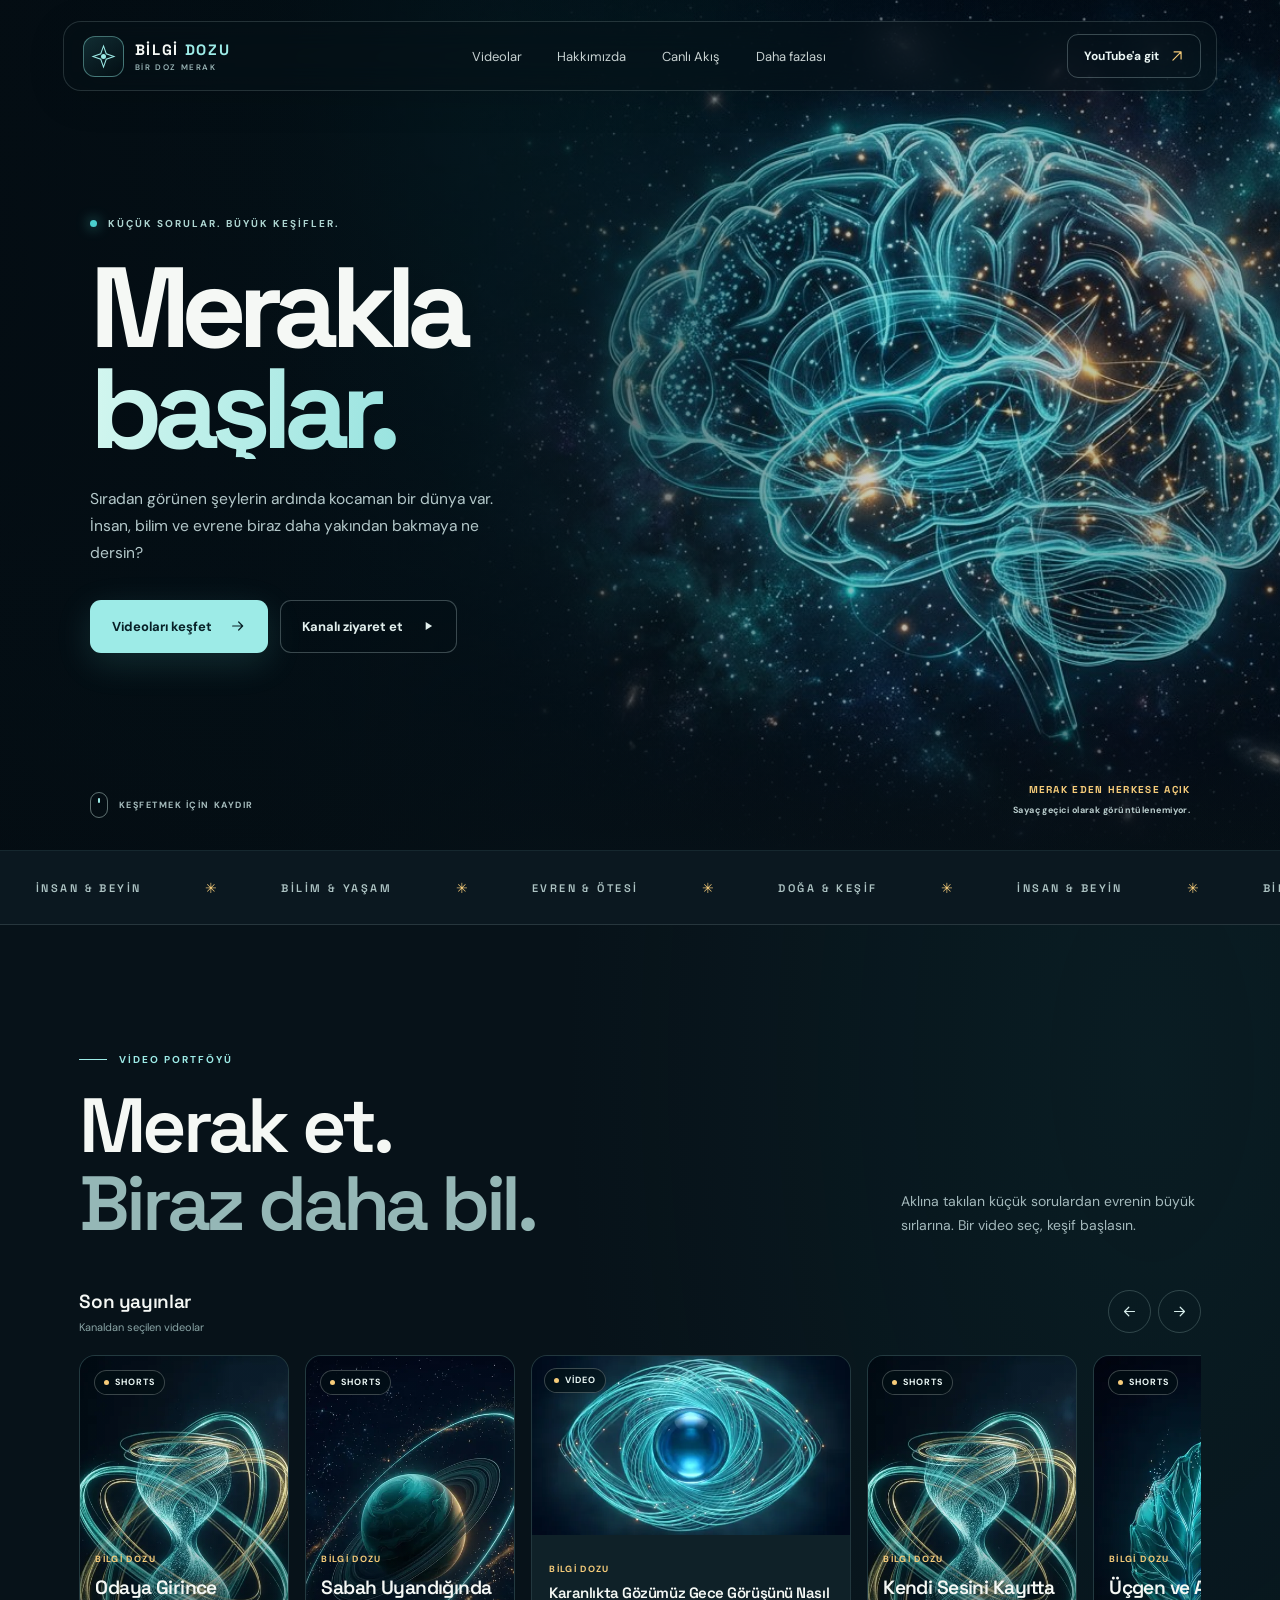
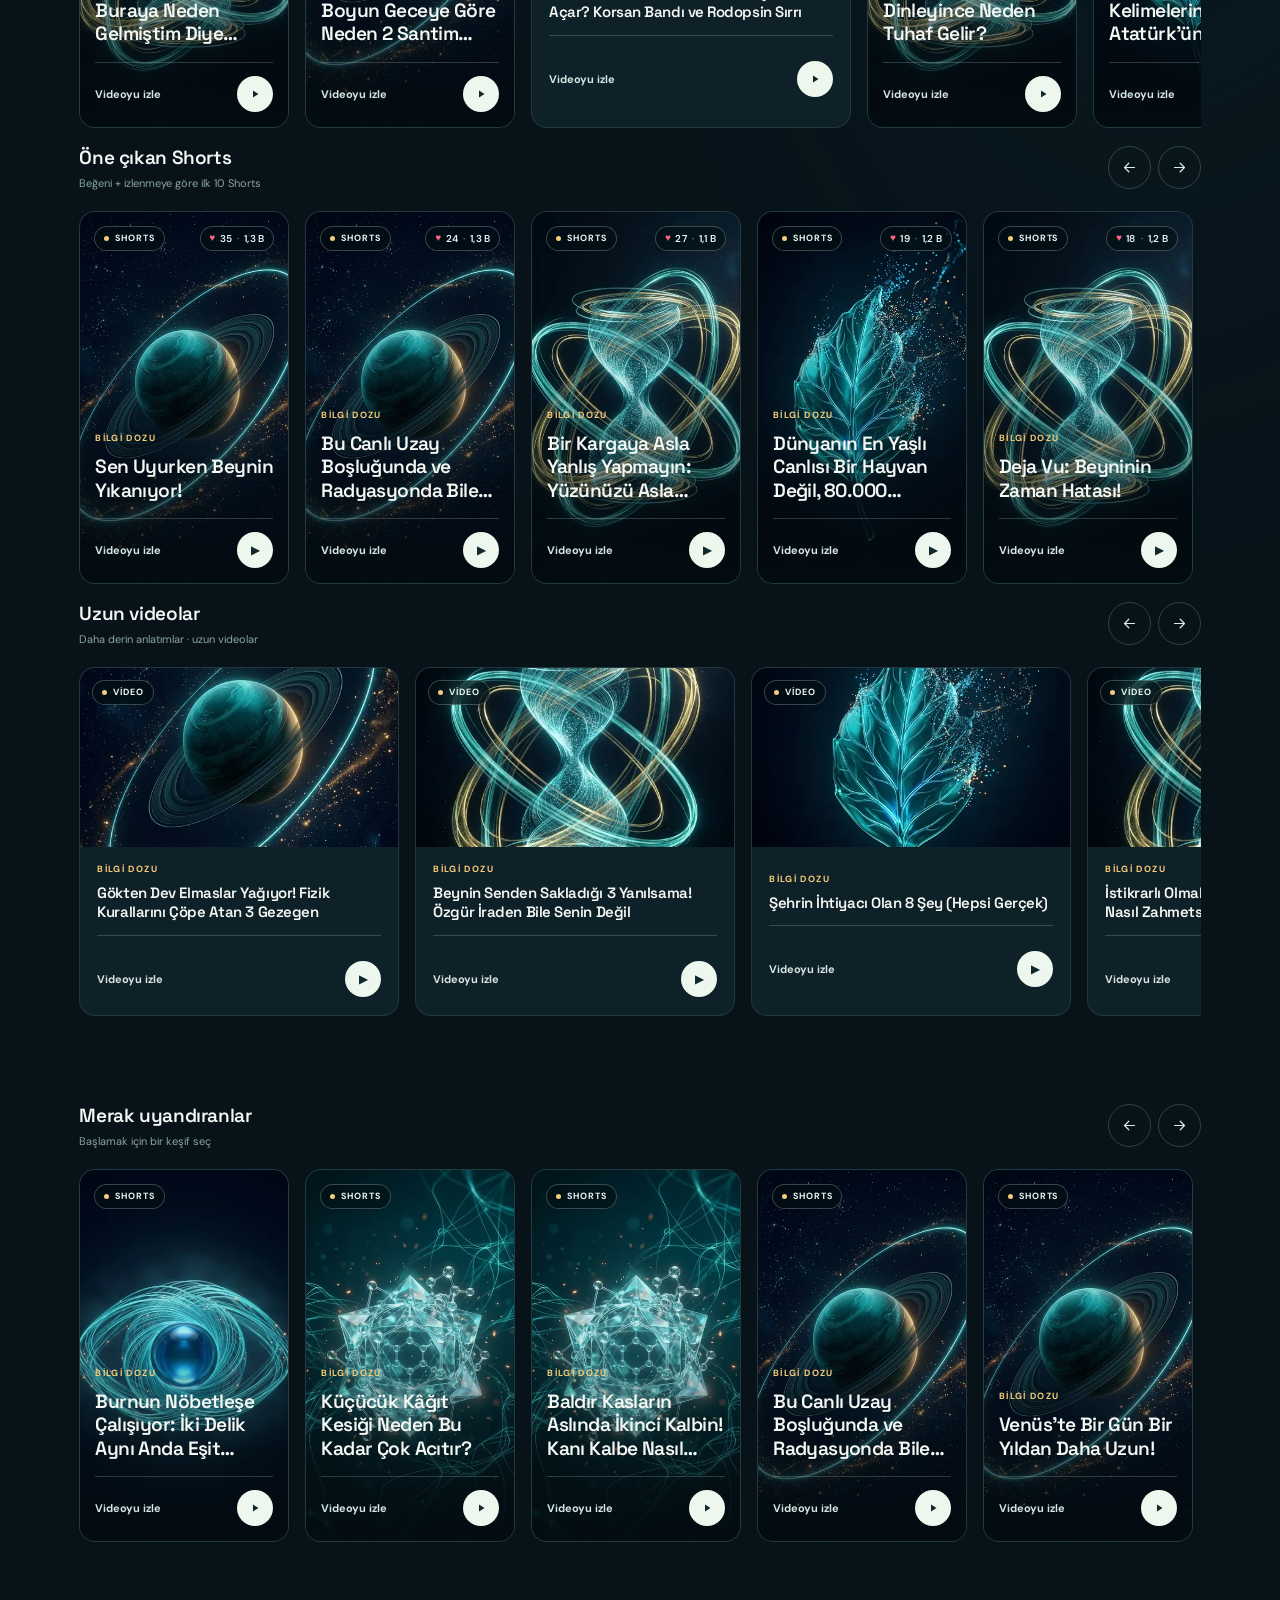
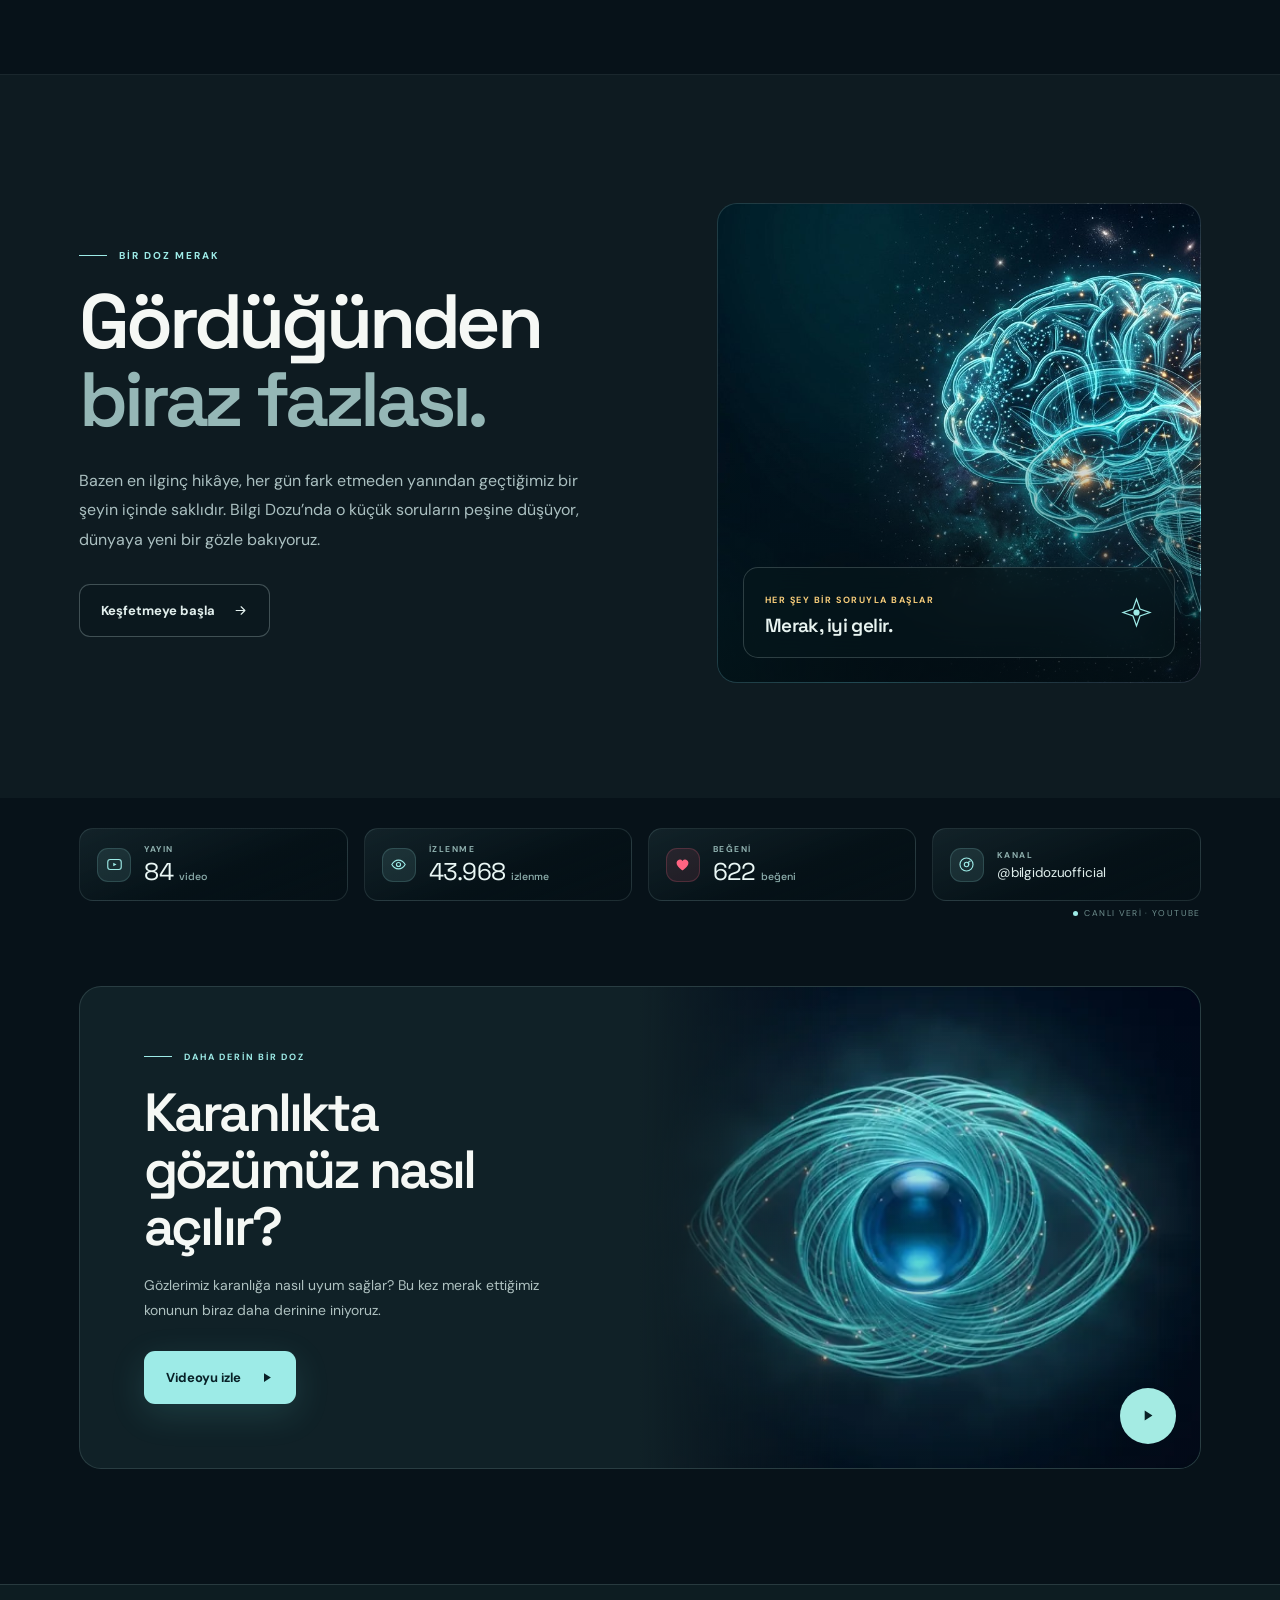
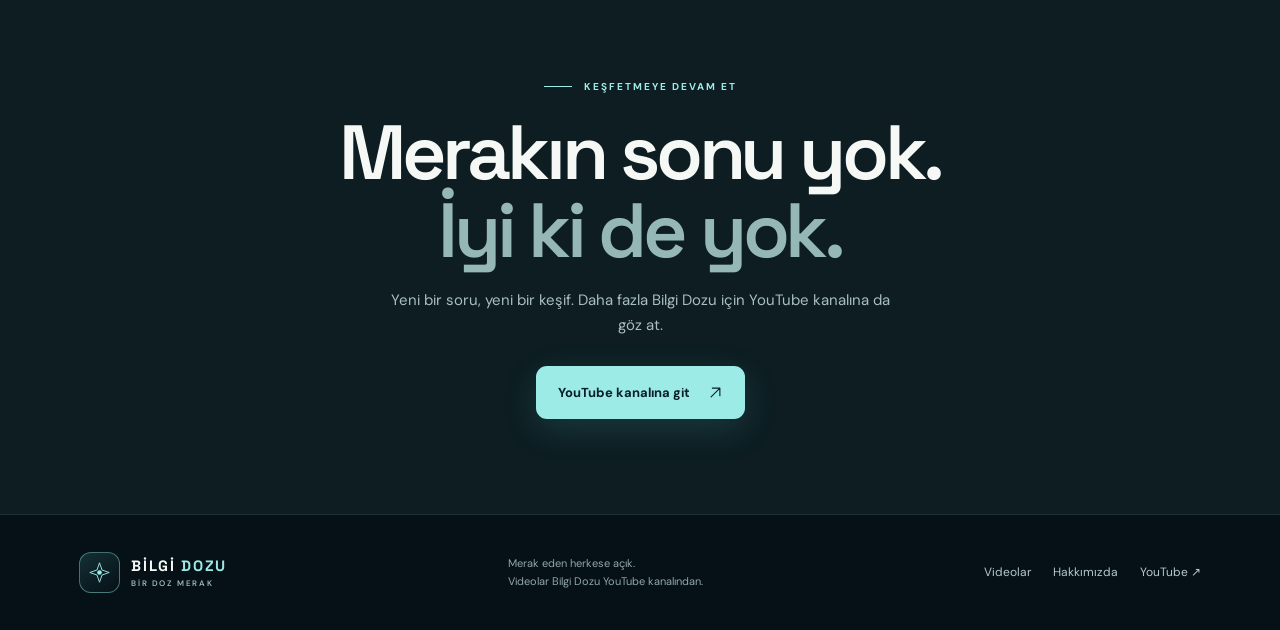
==== commit a5b21b17: "Canlı Akış sayfası: nav linki + animasyon + gerçek veri" ====
--- a/index.html
+++ b/index.html
@@ -242,7 +242,7 @@
         <span class="brand-mark" aria-hidden="true"><svg width="25" height="25" viewBox="0 0 32 32" fill="none"><path d="M16 2.5l3.5 10L29.5 16l-10 3.5-3.5 10-3.5-10-10-3.5 10-3.5L16 2.5Z" stroke="currentColor" stroke-width="1.3"/><circle cx="16" cy="16" r="3.2" fill="currentColor"/></svg></span>
         <span class="brand-copy"><span class="brand-title">BİLGİ <i>DOZU</i></span><span class="brand-subtitle">BİR DOZ MERAK</span></span>
       </a>
-      <nav class="nav-links" aria-label="Ana menü"><a href="#videolar">Videolar</a><a href="#hikaye">Hakkımızda</a><a href="#derinlemesine">Daha fazlası</a></nav>
+      <nav class="nav-links" aria-label="Ana menü"><a href="#videolar">Videolar</a><a href="#hikaye">Hakkımızda</a><a href="canli.html" target="_blank">Canlı Akış</a><a href="#derinlemesine">Daha fazlası</a></nav>
       <a class="nav-cta" href="https://www.youtube.com/@bilgidozuofficial" target="_blank" rel="noopener noreferrer">YouTube'a git <svg width="14" height="14" viewBox="0 0 24 24" fill="none" aria-hidden="true"><path d="M5 19 19 5M7 5h12v12" stroke="currentColor" stroke-width="2" stroke-linecap="round" stroke-linejoin="round"/></svg></a>
     </div>
   </header>
